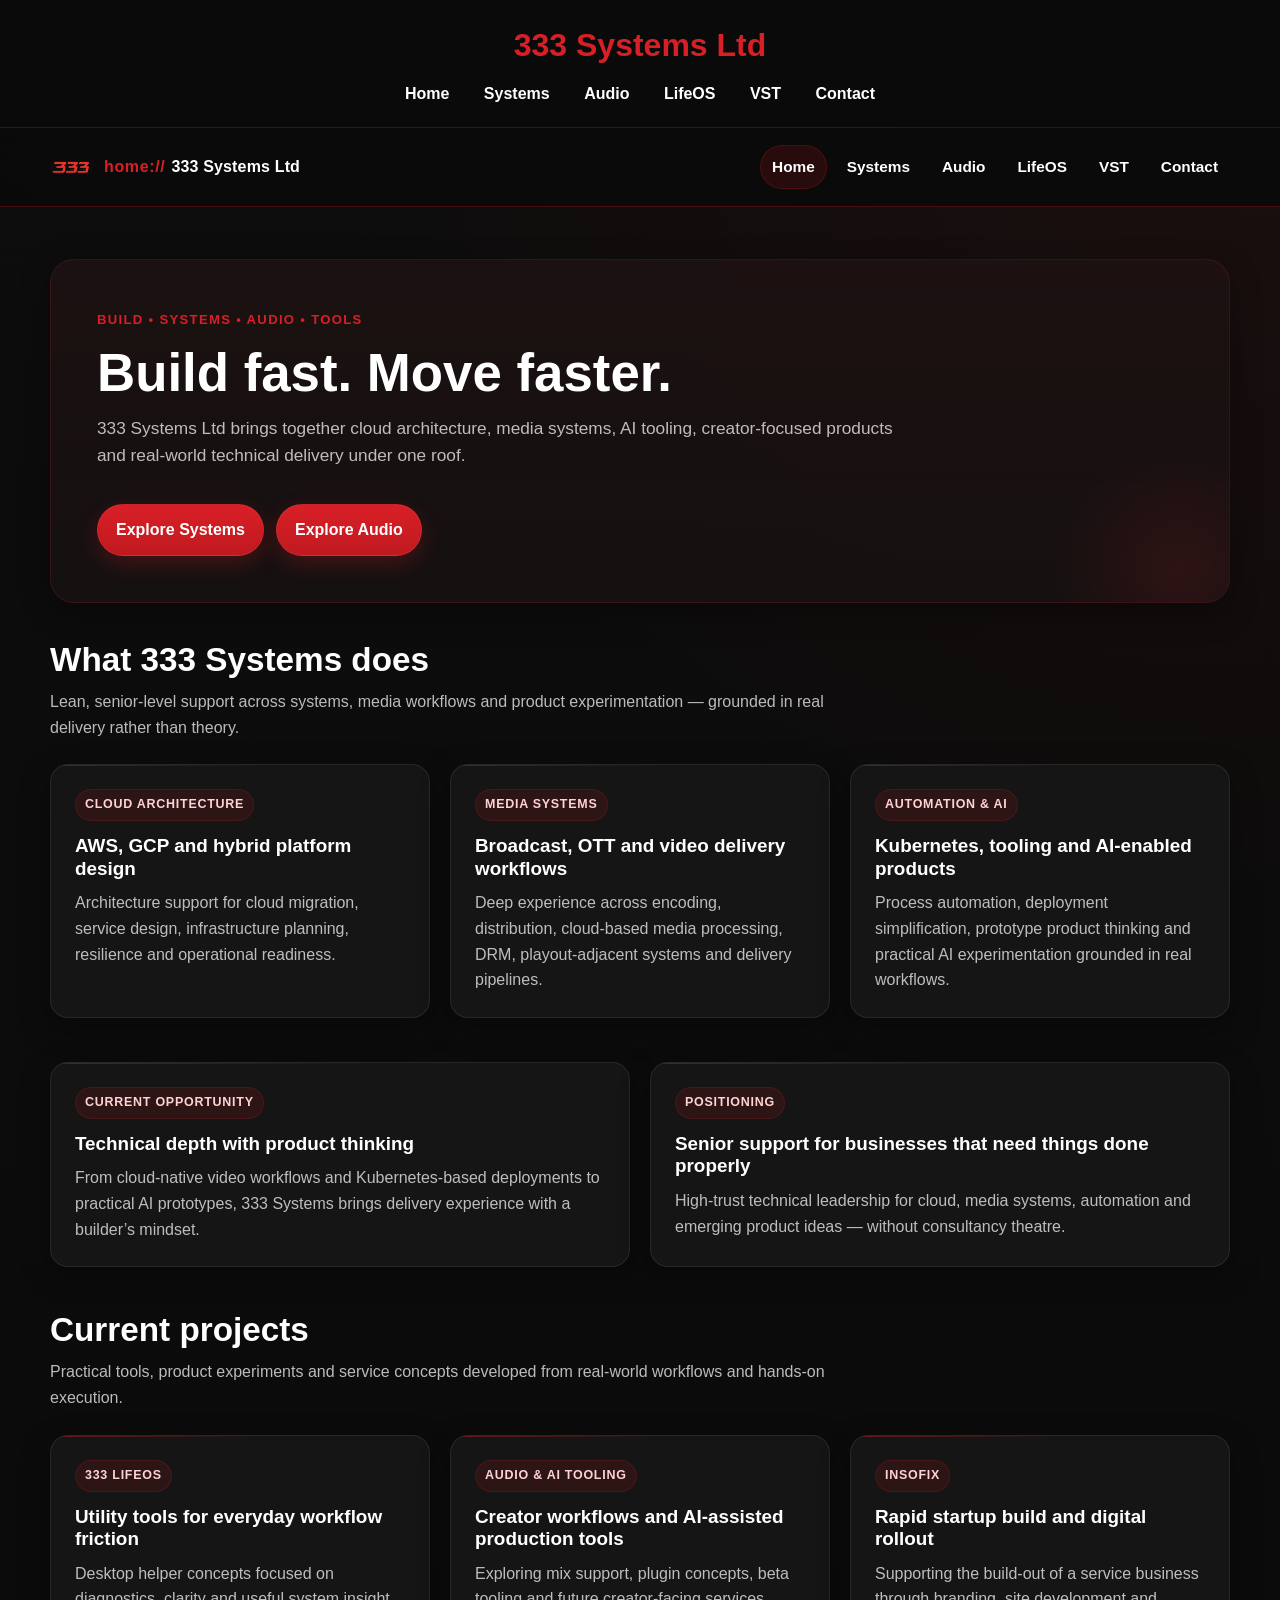
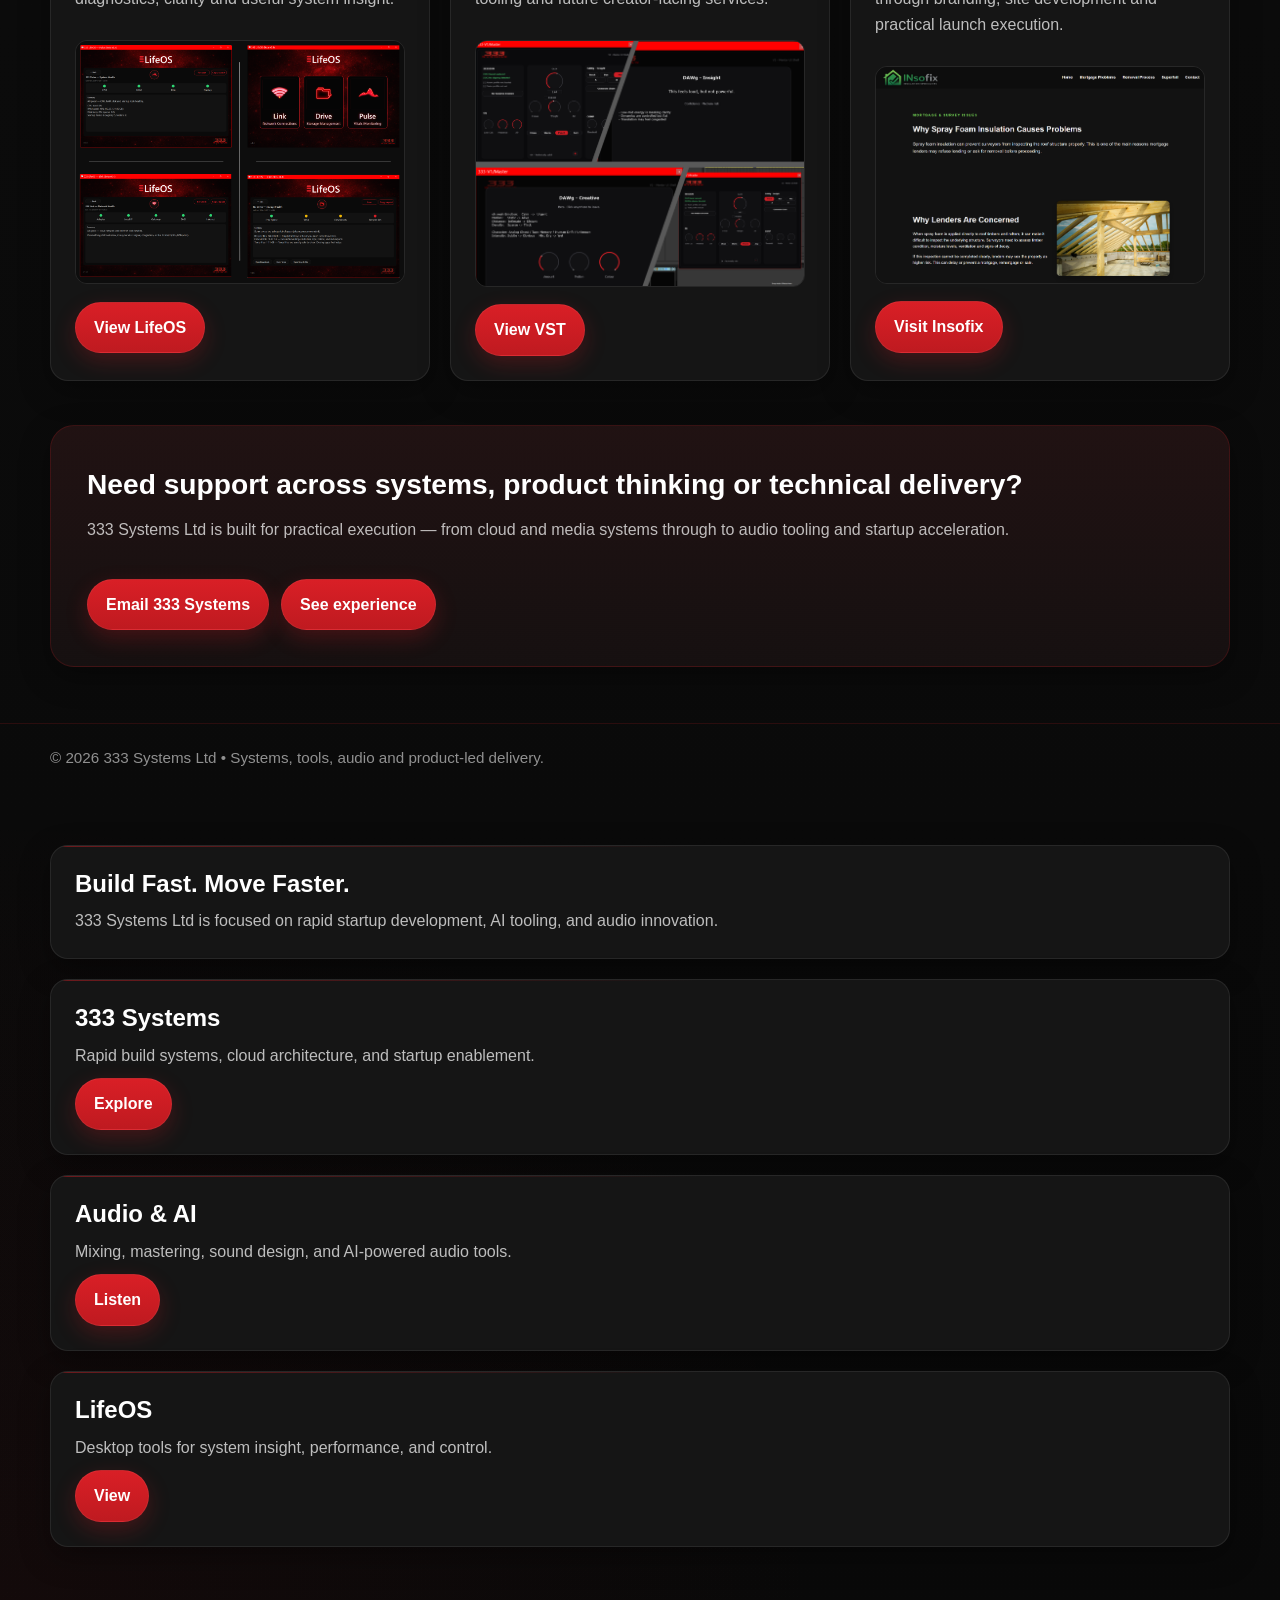
==== index.html @ 263e2ee6 "Update index.html with main content sections Added main content sections including hero, services, a" ====
<!DOCTYPE html>
<html>
<head>
    <title>333 Systems Ltd</title>
    <link rel="stylesheet" href="style.css">
</head>
<body>

<header>
    <h1>333 Systems Ltd</h1>
    <nav>
        <a href="index.html">Home</a>
        <a href="systems.html">Systems</a>
        <a href="audio.html">Audio</a>
        <a href="lifeos.html">LifeOS</a>
        <a href="vst.html">VST</a>
        <a href="contact.html">Contact</a>
    </nav>
</header><!DOCTYPE html>
<html lang="en">
<head>
  <meta charset="UTF-8" />
  <meta name="viewport" content="width=device-width, initial-scale=1.0" />
  <title>333 Systems Ltd</title>
  <link rel="stylesheet" href="style.css" />
</head>
<body>

<header class="topbar">
  <div class="wrap topbar-inner">
    <div class="brand">
      <img src="images/333-logo.png" class="brand-mark" alt="333 Systems logo">
      <div class="brand-text"><span class="mono">home://</span>333 Systems Ltd</div>
    </div>
    <nav class="nav">
      <a href="index.html" class="active">Home</a>
      <a href="systems.html">Systems</a>
      <a href="audio.html">Audio</a>
      <a href="lifeos.html">LifeOS</a>
      <a href="vst.html">VST</a>
      <a href="contact.html">Contact</a>
    </nav>
  </div>
</header>

<main>

  <section class="hero">
    <div class="wrap">
      <div class="hero-panel">
        <div class="eyebrow">Build • Systems • Audio • Tools</div>
        <h1>Build fast. Move faster.</h1>
        <p>
          333 Systems Ltd brings together cloud architecture, media systems, AI tooling,
          creator-focused products and real-world technical delivery under one roof.
        </p>
        <div class="hero-actions">
          <a class="button" href="systems.html">Explore Systems</a>
          <a class="button" href="audio.html">Explore Audio</a>
        </div>
      </div>
    </div>
  </section>

  <section class="section">
    <div class="wrap">
      <h2 class="section-title">What 333 Systems does</h2>
      <p class="section-intro">
        Lean, senior-level support across systems, media workflows and product experimentation —
        grounded in real delivery rather than theory.
      </p>

      <div class="grid grid-3">
        <div class="card">
          <div class="pill">Cloud Architecture</div>
          <h3>AWS, GCP and hybrid platform design</h3>
          <p>
            Architecture support for cloud migration, service design, infrastructure planning,
            resilience and operational readiness.
          </p>
        </div>

        <div class="card">
          <div class="pill">Media Systems</div>
          <h3>Broadcast, OTT and video delivery workflows</h3>
          <p>
            Deep experience across encoding, distribution, cloud-based media processing,
            DRM, playout-adjacent systems and delivery pipelines.
          </p>
        </div>

        <div class="card">
          <div class="pill">Automation &amp; AI</div>
          <h3>Kubernetes, tooling and AI-enabled products</h3>
          <p>
            Process automation, deployment simplification, prototype product thinking and
            practical AI experimentation grounded in real workflows.
          </p>
        </div>
      </div>
    </div>
  </section>

  <section class="section">
    <div class="wrap grid grid-2">
      <div class="card">
        <div class="pill">Current opportunity</div>
        <h3>Technical depth with product thinking</h3>
        <p>
          From cloud-native video workflows and Kubernetes-based deployments to practical AI
          prototypes, 333 Systems brings delivery experience with a builder’s mindset.
        </p>
      </div>

      <div class="card">
        <div class="pill">Positioning</div>
        <h3>Senior support for businesses that need things done properly</h3>
        <p>
          High-trust technical leadership for cloud, media systems, automation and emerging
          product ideas — without consultancy theatre.
        </p>
      </div>
    </div>
  </section>

  <section class="section">
    <div class="wrap">
      <h2 class="section-title">Current projects</h2>
      <p class="section-intro">
        Practical tools, product experiments and service concepts developed from real-world
        workflows and hands-on execution.
      </p>

      <div class="grid grid-3">
        <div class="card">
          <div class="pill">333 LifeOS</div>
          <h3>Utility tools for everyday workflow friction</h3>
          <p>
            Desktop helper concepts focused on diagnostics, clarity and useful system insight.
          </p>
          <p>
            <img src="images/LifeOSx4.png" alt="LifeOS preview" style="width:100%; margin-top:16px; border-radius:12px; border:1px solid rgba(255,255,255,0.08);">
          </p>
          <a class="button" href="lifeos.html">View LifeOS</a>
        </div>

        <div class="card">
          <div class="pill">Audio &amp; AI Tooling</div>
          <h3>Creator workflows and AI-assisted production tools</h3>
          <p>
            Exploring mix support, plugin concepts, beta tooling and future creator-facing services.
          </p>
          <p>
            <img src="images/333-VST.png" alt="VST preview" style="width:100%; margin-top:16px; border-radius:12px; border:1px solid rgba(255,255,255,0.08);">
          </p>
          <a class="button" href="vst.html">View VST</a>
        </div>

        <div class="card">
          <div class="pill">Insofix</div>
          <h3>Rapid startup build and digital rollout</h3>
          <p>
            Supporting the build-out of a service business through branding, site development
            and practical launch execution.
          </p>
          <p>
            <img src="images/insofix-site-screenshot.png" alt="Insofix site preview" style="width:100%; margin-top:16px; border-radius:12px; border:1px solid rgba(255,255,255,0.08);">
          </p>
          <a class="button" href="https://insofixltd.co.uk" target="_blank" rel="noreferrer">Visit Insofix</a>
        </div>
      </div>
    </div>
  </section>

  <section class="section">
    <div class="wrap">
      <div class="cta">
        <h3>Need support across systems, product thinking or technical delivery?</h3>
        <p>
          333 Systems Ltd is built for practical execution — from cloud and media systems
          through to audio tooling and startup acceleration.
        </p>
        <div class="hero-actions">
          <a class="button" href="contact.html">Email 333 Systems</a>
          <a class="button" href="systems.html">See experience</a>
        </div>
      </div>
    </div>
  </section>

</main>

<footer>
  <div class="wrap">© 2026 333 Systems Ltd • Systems, tools, audio and product-led delivery.</div>
</footer>

</body>
</html>

<div class="container">

    <div class="card">
        <h2>Build Fast. Move Faster.</h2>
        <p>333 Systems Ltd is focused on rapid startup development, AI tooling, and audio innovation.</p>
    </div>

    <div class="card">
        <h2>333 Systems</h2>
        <p>Rapid build systems, cloud architecture, and startup enablement.</p>
        <a class="button" href="systems.html">Explore</a>
    </div>

    <div class="card">
        <h2>Audio & AI</h2>
        <p>Mixing, mastering, sound design, and AI-powered audio tools.</p>
        <a class="button" href="audio.html">Listen</a>
    </div>

    <div class="card">
        <h2>LifeOS</h2>
        <p>Desktop tools for system insight, performance, and control.</p>
        <a class="button" href="lifeos.html">View</a>
    </div>

</div>

</body>
</html>
---- style.css ----
:root {
    --bg: #0A0A0A;
    --bg-soft: #121212;
    --panel: rgba(18, 18, 18, 0.88);
    --panel-strong: rgba(22, 22, 22, 0.96);
    --border: rgba(217, 31, 38, 0.18);
    --border-soft: rgba(255, 255, 255, 0.08);
    --text: #ffffff;
    --muted: rgba(255, 255, 255, 0.72);
    --muted-soft: rgba(255, 255, 255, 0.55);
    --red: #D91F26;
    --red-dark: #b8171c;
    --red-glow: rgba(217, 31, 38, 0.18);
    --max-width: 1180px;
    --radius: 18px;
    --radius-sm: 12px;
    --shadow: 0 10px 30px rgba(0, 0, 0, 0.35);
}

* {
    box-sizing: border-box;
}

html {
    scroll-behavior: smooth;
}

body {
    margin: 0;
    font-family: Arial, sans-serif;
    background:
        radial-gradient(circle at top right, rgba(217, 31, 38, 0.08), transparent 28%),
        radial-gradient(circle at bottom left, rgba(217, 31, 38, 0.05), transparent 24%),
        linear-gradient(180deg, #0d0d0d 0%, #090909 100%);
    color: var(--text);
    line-height: 1.6;
}

/* Shared layout */
.wrap,
.container {
    width: min(var(--max-width), calc(100% - 40px));
    margin: 0 auto;
}

.container {
    padding: 40px 0 64px;
}

main {
    display: block;
}

section {
    position: relative;
}

.section {
    padding: 16px 0 28px;
}

.section-title {
    margin: 0 0 10px;
    font-size: clamp(1.65rem, 2.6vw, 2.2rem);
    line-height: 1.15;
    color: var(--text);
}

.section-intro {
    margin: 0 0 24px;
    max-width: 820px;
    color: var(--muted);
    font-size: 1rem;
}

/* Legacy header support */
header {
    background: rgba(10, 10, 10, 0.92);
    padding: 20px;
    text-align: center;
    border-bottom: 1px solid rgba(217, 31, 38, 0.28);
    backdrop-filter: blur(8px);
}

header h1 {
    margin: 0;
    color: var(--red);
}

nav {
    margin-top: 10px;
}

nav a {
    color: #ffffff;
    margin: 0 15px;
    text-decoration: none;
    font-weight: bold;
}

nav a:hover {
    color: var(--red);
}

/* New richer topbar */
.topbar {
    position: sticky;
    top: 0;
    z-index: 1000;
    background: rgba(10, 10, 10, 0.92);
    border-bottom: 1px solid rgba(217, 31, 38, 0.28);
    backdrop-filter: blur(10px);
    padding: 0;
    text-align: left;
}

.topbar-inner {
    min-height: 78px;
    display: flex;
    align-items: center;
    justify-content: space-between;
    gap: 24px;
    padding: 14px 0;
}

.brand {
    display: flex;
    align-items: center;
    gap: 12px;
    min-width: 0;
}

.brand-mark {
    width: 42px;
    height: 42px;
    object-fit: contain;
    display: block;
}

.brand-text {
    font-size: 1rem;
    font-weight: 700;
    letter-spacing: 0.01em;
    white-space: nowrap;
}

.mono {
    color: var(--red);
    margin-right: 6px;
    font-weight: 700;
    letter-spacing: 0.04em;
}

.nav {
    display: flex;
    align-items: center;
    flex-wrap: wrap;
    gap: 6px 8px;
    margin-top: 0;
}

.nav a {
    margin: 0;
    color: var(--text);
    text-decoration: none;
    font-weight: 700;
    font-size: 0.96rem;
    padding: 10px 12px;
    border-radius: 999px;
    transition: all 0.18s ease;
}

.nav a:hover,
.nav a.active {
    color: var(--text);
    background: rgba(217, 31, 38, 0.14);
    box-shadow: inset 0 0 0 1px rgba(217, 31, 38, 0.2);
}

/* Hero */
.hero {
    padding: 52px 0 22px;
}

.hero-panel {
    background:
        linear-gradient(180deg, rgba(217, 31, 38, 0.06), rgba(217, 31, 38, 0.02)),
        var(--panel);
    border: 1px solid var(--border);
    border-radius: 24px;
    padding: clamp(28px, 4vw, 46px);
    box-shadow: var(--shadow);
    position: relative;
    overflow: hidden;
}

.hero-panel::after {
    content: "";
    position: absolute;
    inset: auto -80px -100px auto;
    width: 260px;
    height: 260px;
    background: radial-gradient(circle, rgba(217, 31, 38, 0.12), transparent 68%);
    pointer-events: none;
}

.eyebrow {
    display: inline-block;
    margin-bottom: 14px;
    color: var(--red);
    font-size: 0.82rem;
    font-weight: 700;
    letter-spacing: 0.1em;
    text-transform: uppercase;
}

.hero h1,
.hero-panel h1 {
    margin: 0 0 14px;
    font-size: clamp(2rem, 4.2vw, 3.3rem);
    line-height: 1.08;
    max-width: 900px;
}

.hero p,
.hero-panel p {
    margin: 0;
    max-width: 820px;
    color: var(--muted);
    font-size: clamp(1rem, 1.6vw, 1.08rem);
}

.hero-actions {
    display: flex;
    flex-wrap: wrap;
    gap: 12px;
    margin-top: 24px;
}

/* Grid system */
.grid {
    display: grid;
    gap: 20px;
}

.grid-2 {
    grid-template-columns: repeat(2, minmax(0, 1fr));
}

.grid-3 {
    grid-template-columns: repeat(3, minmax(0, 1fr));
}

/* Cards */
.card {
    background: var(--panel-strong);
    padding: 24px;
    margin-bottom: 20px;
    border-radius: var(--radius);
    border: 1px solid var(--border-soft);
    box-shadow: var(--shadow);
    position: relative;
    overflow: hidden;
}

.grid .card {
    margin-bottom: 0;
}

.card::before {
    content: "";
    position: absolute;
    inset: 0 0 auto 0;
    height: 1px;
    background: linear-gradient(90deg, rgba(217, 31, 38, 0.45), transparent 55%);
}

.card h2,
.card h3 {
    margin-top: 0;
    line-height: 1.2;
}

.card h2 {
    margin-bottom: 10px;
    font-size: 1.5rem;
}

.card h3 {
    margin-bottom: 10px;
    font-size: 1.18rem;
}

.card p {
    margin: 0;
    color: var(--muted);
}

.card p + p {
    margin-top: 12px;
}

.pill {
    display: inline-flex;
    align-items: center;
    padding: 6px 10px;
    margin-bottom: 14px;
    border-radius: 999px;
    background: rgba(217, 31, 38, 0.12);
    color: #ffd2d4;
    font-size: 0.78rem;
    font-weight: 700;
    letter-spacing: 0.06em;
    text-transform: uppercase;
    box-shadow: inset 0 0 0 1px rgba(217, 31, 38, 0.16);
}

/* Buttons */
.button {
    display: inline-flex;
    align-items: center;
    justify-content: center;
    padding: 12px 18px;
    background: linear-gradient(180deg, var(--red), #bf1a20);
    color: #fff;
    text-decoration: none;
    border-radius: 999px;
    margin-top: 10px;
    font-weight: 700;
    border: 1px solid rgba(255, 255, 255, 0.06);
    box-shadow: 0 8px 22px rgba(217, 31, 38, 0.24);
    transition: transform 0.16s ease, box-shadow 0.16s ease, background 0.16s ease;
}

.button:hover {
    background: linear-gradient(180deg, #e3252d, var(--red-dark));
    transform: translateY(-1px);
    box-shadow: 0 10px 28px rgba(217, 31, 38, 0.3);
}

/* CTA */
.cta {
    background:
        linear-gradient(180deg, rgba(217, 31, 38, 0.08), rgba(217, 31, 38, 0.03)),
        rgba(18, 18, 18, 0.9);
    border: 1px solid var(--border);
    border-radius: 24px;
    padding: clamp(24px, 3.2vw, 36px);
    box-shadow: var(--shadow);
}

.cta h3 {
    margin: 0 0 10px;
    font-size: clamp(1.4rem, 2.2vw, 2rem);
}

.cta p {
    margin: 0;
    color: var(--muted);
}

.cta .hero-actions,
.cta .button {
    margin-top: 18px;
}

/* Lists */
ul,
ol {
    padding-left: 20px;
    color: var(--muted);
}

li + li {
    margin-top: 8px;
}

.list {
    margin: 10px 0 0;
    padding-left: 20px;
    color: var(--muted);
}

/* Footer */
footer {
    border-top: 1px solid rgba(217, 31, 38, 0.16);
    margin-top: 28px;
    padding: 22px 0 34px;
    color: var(--muted-soft);
    font-size: 0.95rem;
}

footer .wrap {
    width: min(var(--max-width), calc(100% - 40px));
    margin: 0 auto;
}

/* Utility tweaks for simpler pages */
.container .card h2:first-child,
.container .card h3:first-child {
    margin-top: 0;
}

/* Responsive */
@media (max-width: 980px) {
    .topbar-inner {
        flex-direction: column;
        align-items: flex-start;
    }

    .nav {
        width: 100%;
    }

    .grid-2,
    .grid-3 {
        grid-template-columns: 1fr;
    }

    .hero {
        padding-top: 34px;
    }
}

@media (max-width: 640px) {
    .wrap,
    .container,
    footer .wrap {
        width: min(var(--max-width), calc(100% - 24px));
    }

    .hero-panel,
    .cta,
    .card {
        border-radius: 18px;
    }

    .brand-text {
        white-space: normal;
    }

    .nav a {
        padding: 9px 10px;
        font-size: 0.92rem;
    }

    .button {
        width: 100%;
    }

    .hero-actions {
        flex-direction: column;
    }
}
---- style.css ----
:root {
    --bg: #0A0A0A;
    --bg-soft: #121212;
    --panel: rgba(18, 18, 18, 0.88);
    --panel-strong: rgba(22, 22, 22, 0.96);
    --border: rgba(217, 31, 38, 0.18);
    --border-soft: rgba(255, 255, 255, 0.08);
    --text: #ffffff;
    --muted: rgba(255, 255, 255, 0.72);
    --muted-soft: rgba(255, 255, 255, 0.55);
    --red: #D91F26;
    --red-dark: #b8171c;
    --red-glow: rgba(217, 31, 38, 0.18);
    --max-width: 1180px;
    --radius: 18px;
    --radius-sm: 12px;
    --shadow: 0 10px 30px rgba(0, 0, 0, 0.35);
}

* {
    box-sizing: border-box;
}

html {
    scroll-behavior: smooth;
}

body {
    margin: 0;
    font-family: Arial, sans-serif;
    background:
        radial-gradient(circle at top right, rgba(217, 31, 38, 0.08), transparent 28%),
        radial-gradient(circle at bottom left, rgba(217, 31, 38, 0.05), transparent 24%),
        linear-gradient(180deg, #0d0d0d 0%, #090909 100%);
    color: var(--text);
    line-height: 1.6;
}

/* Shared layout */
.wrap,
.container {
    width: min(var(--max-width), calc(100% - 40px));
    margin: 0 auto;
}

.container {
    padding: 40px 0 64px;
}

main {
    display: block;
}

section {
    position: relative;
}

.section {
    padding: 16px 0 28px;
}

.section-title {
    margin: 0 0 10px;
    font-size: clamp(1.65rem, 2.6vw, 2.2rem);
    line-height: 1.15;
    color: var(--text);
}

.section-intro {
    margin: 0 0 24px;
    max-width: 820px;
    color: var(--muted);
    font-size: 1rem;
}

/* Legacy header support */
header {
    background: rgba(10, 10, 10, 0.92);
    padding: 20px;
    text-align: center;
    border-bottom: 1px solid rgba(217, 31, 38, 0.28);
    backdrop-filter: blur(8px);
}

header h1 {
    margin: 0;
    color: var(--red);
}

nav {
    margin-top: 10px;
}

nav a {
    color: #ffffff;
    margin: 0 15px;
    text-decoration: none;
    font-weight: bold;
}

nav a:hover {
    color: var(--red);
}

/* New richer topbar */
.topbar {
    position: sticky;
    top: 0;
    z-index: 1000;
    background: rgba(10, 10, 10, 0.92);
    border-bottom: 1px solid rgba(217, 31, 38, 0.28);
    backdrop-filter: blur(10px);
    padding: 0;
    text-align: left;
}

.topbar-inner {
    min-height: 78px;
    display: flex;
    align-items: center;
    justify-content: space-between;
    gap: 24px;
    padding: 14px 0;
}

.brand {
    display: flex;
    align-items: center;
    gap: 12px;
    min-width: 0;
}

.brand-mark {
    width: 42px;
    height: 42px;
    object-fit: contain;
    display: block;
}

.brand-text {
    font-size: 1rem;
    font-weight: 700;
    letter-spacing: 0.01em;
    white-space: nowrap;
}

.mono {
    color: var(--red);
    margin-right: 6px;
    font-weight: 700;
    letter-spacing: 0.04em;
}

.nav {
    display: flex;
    align-items: center;
    flex-wrap: wrap;
    gap: 6px 8px;
    margin-top: 0;
}

.nav a {
    margin: 0;
    color: var(--text);
    text-decoration: none;
    font-weight: 700;
    font-size: 0.96rem;
    padding: 10px 12px;
    border-radius: 999px;
    transition: all 0.18s ease;
}

.nav a:hover,
.nav a.active {
    color: var(--text);
    background: rgba(217, 31, 38, 0.14);
    box-shadow: inset 0 0 0 1px rgba(217, 31, 38, 0.2);
}

/* Hero */
.hero {
    padding: 52px 0 22px;
}

.hero-panel {
    background:
        linear-gradient(180deg, rgba(217, 31, 38, 0.06), rgba(217, 31, 38, 0.02)),
        var(--panel);
    border: 1px solid var(--border);
    border-radius: 24px;
    padding: clamp(28px, 4vw, 46px);
    box-shadow: var(--shadow);
    position: relative;
    overflow: hidden;
}

.hero-panel::after {
    content: "";
    position: absolute;
    inset: auto -80px -100px auto;
    width: 260px;
    height: 260px;
    background: radial-gradient(circle, rgba(217, 31, 38, 0.12), transparent 68%);
    pointer-events: none;
}

.eyebrow {
    display: inline-block;
    margin-bottom: 14px;
    color: var(--red);
    font-size: 0.82rem;
    font-weight: 700;
    letter-spacing: 0.1em;
    text-transform: uppercase;
}

.hero h1,
.hero-panel h1 {
    margin: 0 0 14px;
    font-size: clamp(2rem, 4.2vw, 3.3rem);
    line-height: 1.08;
    max-width: 900px;
}

.hero p,
.hero-panel p {
    margin: 0;
    max-width: 820px;
    color: var(--muted);
    font-size: clamp(1rem, 1.6vw, 1.08rem);
}

.hero-actions {
    display: flex;
    flex-wrap: wrap;
    gap: 12px;
    margin-top: 24px;
}

/* Grid system */
.grid {
    display: grid;
    gap: 20px;
}

.grid-2 {
    grid-template-columns: repeat(2, minmax(0, 1fr));
}

.grid-3 {
    grid-template-columns: repeat(3, minmax(0, 1fr));
}

/* Cards */
.card {
    background: var(--panel-strong);
    padding: 24px;
    margin-bottom: 20px;
    border-radius: var(--radius);
    border: 1px solid var(--border-soft);
    box-shadow: var(--shadow);
    position: relative;
    overflow: hidden;
}

.grid .card {
    margin-bottom: 0;
}

.card::before {
    content: "";
    position: absolute;
    inset: 0 0 auto 0;
    height: 1px;
    background: linear-gradient(90deg, rgba(217, 31, 38, 0.45), transparent 55%);
}

.card h2,
.card h3 {
    margin-top: 0;
    line-height: 1.2;
}

.card h2 {
    margin-bottom: 10px;
    font-size: 1.5rem;
}

.card h3 {
    margin-bottom: 10px;
    font-size: 1.18rem;
}

.card p {
    margin: 0;
    color: var(--muted);
}

.card p + p {
    margin-top: 12px;
}

.pill {
    display: inline-flex;
    align-items: center;
    padding: 6px 10px;
    margin-bottom: 14px;
    border-radius: 999px;
    background: rgba(217, 31, 38, 0.12);
    color: #ffd2d4;
    font-size: 0.78rem;
    font-weight: 700;
    letter-spacing: 0.06em;
    text-transform: uppercase;
    box-shadow: inset 0 0 0 1px rgba(217, 31, 38, 0.16);
}

/* Buttons */
.button {
    display: inline-flex;
    align-items: center;
    justify-content: center;
    padding: 12px 18px;
    background: linear-gradient(180deg, var(--red), #bf1a20);
    color: #fff;
    text-decoration: none;
    border-radius: 999px;
    margin-top: 10px;
    font-weight: 700;
    border: 1px solid rgba(255, 255, 255, 0.06);
    box-shadow: 0 8px 22px rgba(217, 31, 38, 0.24);
    transition: transform 0.16s ease, box-shadow 0.16s ease, background 0.16s ease;
}

.button:hover {
    background: linear-gradient(180deg, #e3252d, var(--red-dark));
    transform: translateY(-1px);
    box-shadow: 0 10px 28px rgba(217, 31, 38, 0.3);
}

/* CTA */
.cta {
    background:
        linear-gradient(180deg, rgba(217, 31, 38, 0.08), rgba(217, 31, 38, 0.03)),
        rgba(18, 18, 18, 0.9);
    border: 1px solid var(--border);
    border-radius: 24px;
    padding: clamp(24px, 3.2vw, 36px);
    box-shadow: var(--shadow);
}

.cta h3 {
    margin: 0 0 10px;
    font-size: clamp(1.4rem, 2.2vw, 2rem);
}

.cta p {
    margin: 0;
    color: var(--muted);
}

.cta .hero-actions,
.cta .button {
    margin-top: 18px;
}

/* Lists */
ul,
ol {
    padding-left: 20px;
    color: var(--muted);
}

li + li {
    margin-top: 8px;
}

.list {
    margin: 10px 0 0;
    padding-left: 20px;
    color: var(--muted);
}

/* Footer */
footer {
    border-top: 1px solid rgba(217, 31, 38, 0.16);
    margin-top: 28px;
    padding: 22px 0 34px;
    color: var(--muted-soft);
    font-size: 0.95rem;
}

footer .wrap {
    width: min(var(--max-width), calc(100% - 40px));
    margin: 0 auto;
}

/* Utility tweaks for simpler pages */
.container .card h2:first-child,
.container .card h3:first-child {
    margin-top: 0;
}

/* Responsive */
@media (max-width: 980px) {
    .topbar-inner {
        flex-direction: column;
        align-items: flex-start;
    }

    .nav {
        width: 100%;
    }

    .grid-2,
    .grid-3 {
        grid-template-columns: 1fr;
    }

    .hero {
        padding-top: 34px;
    }
}

@media (max-width: 640px) {
    .wrap,
    .container,
    footer .wrap {
        width: min(var(--max-width), calc(100% - 24px));
    }

    .hero-panel,
    .cta,
    .card {
        border-radius: 18px;
    }

    .brand-text {
        white-space: normal;
    }

    .nav a {
        padding: 9px 10px;
        font-size: 0.92rem;
    }

    .button {
        width: 100%;
    }

    .hero-actions {
        flex-direction: column;
    }
}
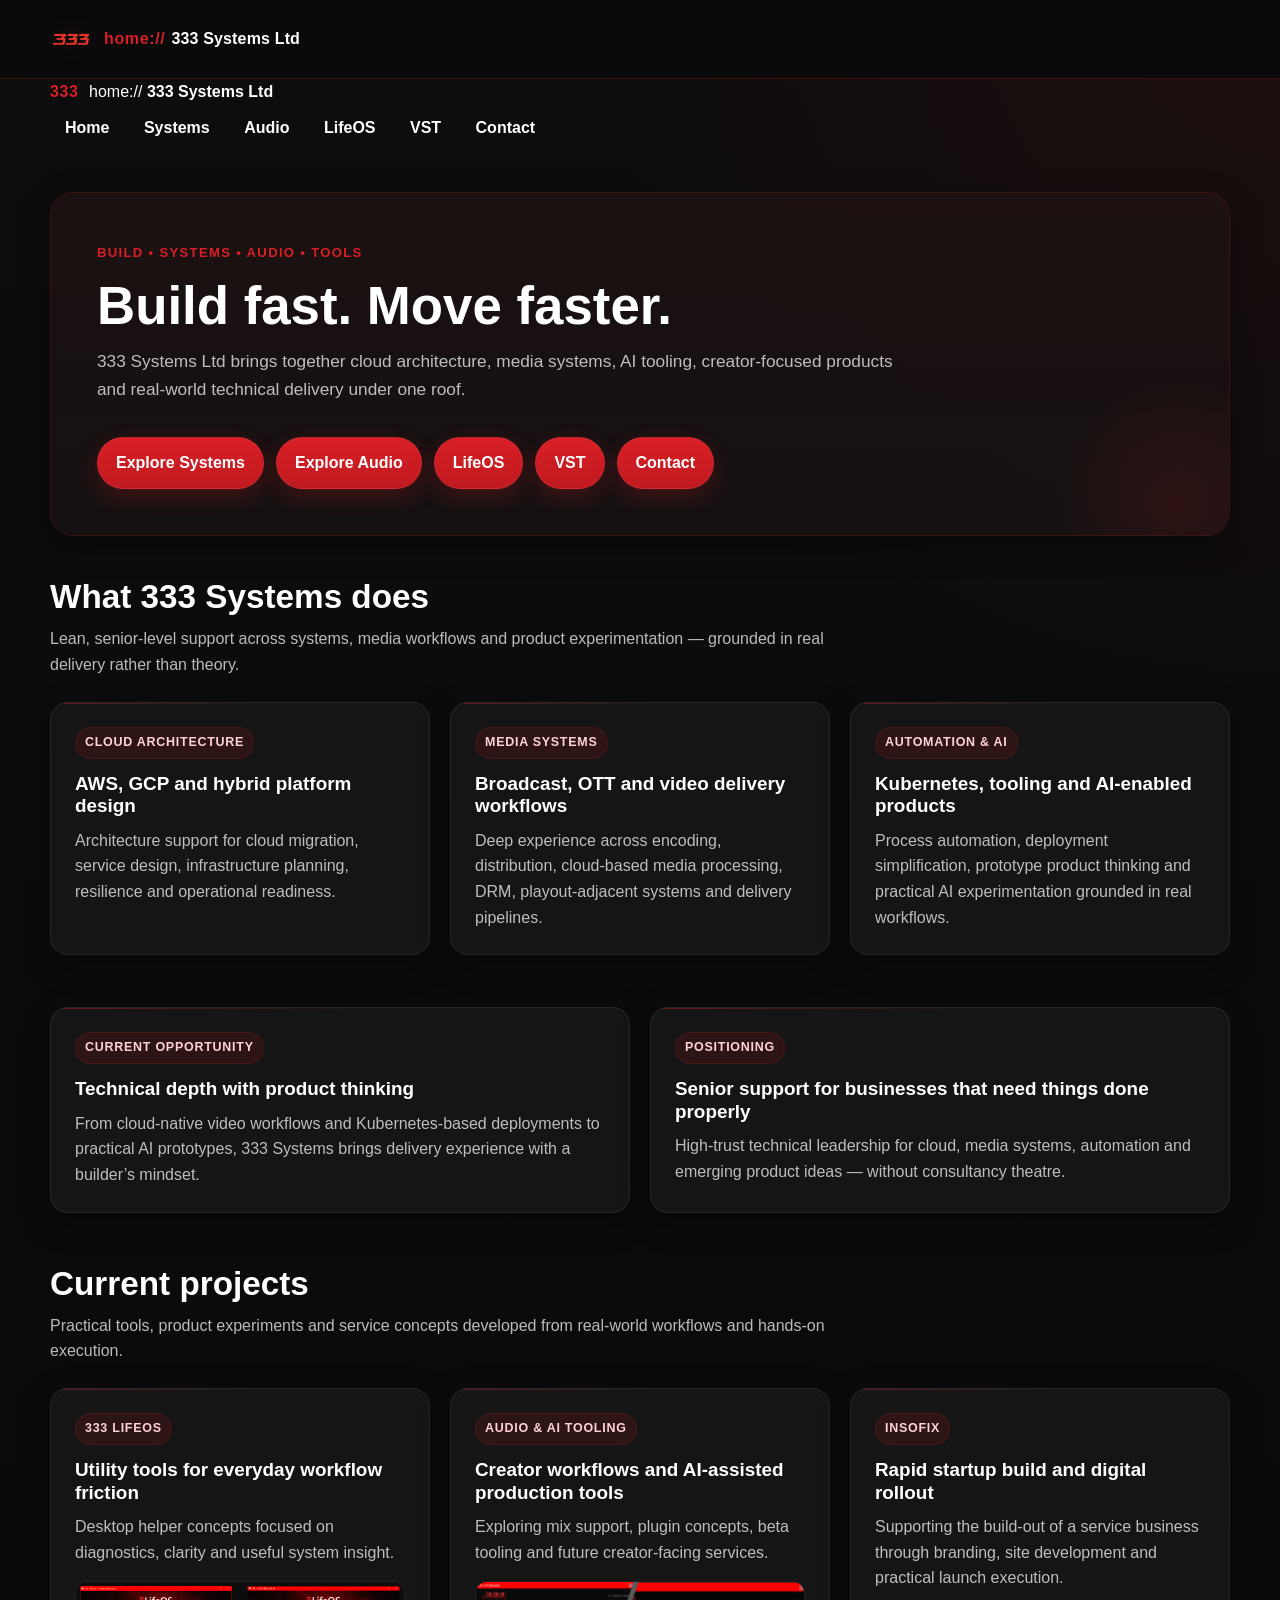
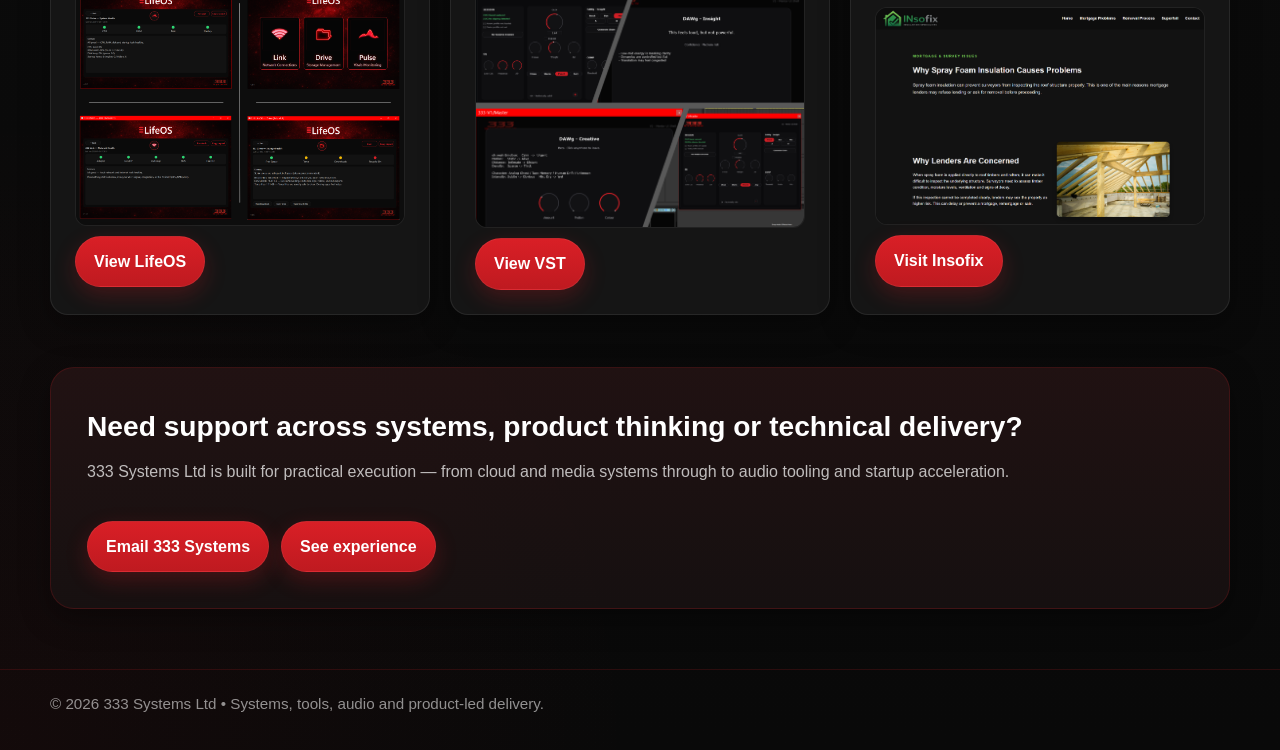
==== commit c061f1ea: "Refactor index.html layout and navigation Refactored the HTML structure, updated header and navigati" ====
--- a/index.html
+++ b/index.html
@@ -1,22 +1,4 @@
 <!DOCTYPE html>
-<html>
-<head>
-    <title>333 Systems Ltd</title>
-    <link rel="stylesheet" href="style.css">
-</head>
-<body>
-
-<header>
-    <h1>333 Systems Ltd</h1>
-    <nav>
-        <a href="index.html">Home</a>
-        <a href="systems.html">Systems</a>
-        <a href="audio.html">Audio</a>
-        <a href="lifeos.html">LifeOS</a>
-        <a href="vst.html">VST</a>
-        <a href="contact.html">Contact</a>
-    </nav>
-</header><!DOCTYPE html>
 <html lang="en">
 <head>
   <meta charset="UTF-8" />
@@ -26,13 +8,19 @@
 </head>
 <body>
 
-<header class="topbar">
+<header class="topbar brand-only">
   <div class="wrap topbar-inner">
     <div class="brand">
       <img src="images/333-logo.png" class="brand-mark" alt="333 Systems logo">
       <div class="brand-text"><span class="mono">home://</span>333 Systems Ltd</div>
     </div>
-    <nav class="nav">
+  </div>
+</header>
+
+<div class="subnav-bar">
+  <div class="wrap subnav-inner">
+    <div class="crumbs"><span class="mono">333</span> home:// <strong>333 Systems Ltd</strong></div>
+    <nav class="subnav">
       <a href="index.html" class="active">Home</a>
       <a href="systems.html">Systems</a>
       <a href="audio.html">Audio</a>
@@ -41,7 +29,7 @@
       <a href="contact.html">Contact</a>
     </nav>
   </div>
-</header>
+</div>
 
 <main>
 
@@ -54,9 +42,13 @@
           333 Systems Ltd brings together cloud architecture, media systems, AI tooling,
           creator-focused products and real-world technical delivery under one roof.
         </p>
+
         <div class="hero-actions">
           <a class="button" href="systems.html">Explore Systems</a>
           <a class="button" href="audio.html">Explore Audio</a>
+          <a class="button button-secondary" href="lifeos.html">LifeOS</a>
+          <a class="button button-secondary" href="vst.html">VST</a>
+          <a class="button button-secondary" href="contact.html">Contact</a>
         </div>
       </div>
     </div>
@@ -139,7 +131,7 @@
             Desktop helper concepts focused on diagnostics, clarity and useful system insight.
           </p>
           <p>
-            <img src="images/LifeOSx4.png" alt="LifeOS preview" style="width:100%; margin-top:16px; border-radius:12px; border:1px solid rgba(255,255,255,0.08);">
+            <img src="images/LifeOSx4.png" alt="LifeOS preview">
           </p>
           <a class="button" href="lifeos.html">View LifeOS</a>
         </div>
@@ -151,7 +143,7 @@
             Exploring mix support, plugin concepts, beta tooling and future creator-facing services.
           </p>
           <p>
-            <img src="images/333-VST.png" alt="VST preview" style="width:100%; margin-top:16px; border-radius:12px; border:1px solid rgba(255,255,255,0.08);">
+            <img src="images/333-VST.png" alt="VST preview">
           </p>
           <a class="button" href="vst.html">View VST</a>
         </div>
@@ -164,7 +156,7 @@
             and practical launch execution.
           </p>
           <p>
-            <img src="images/insofix-site-screenshot.png" alt="Insofix site preview" style="width:100%; margin-top:16px; border-radius:12px; border:1px solid rgba(255,255,255,0.08);">
+            <img src="images/insofix-site-screenshot.png" alt="Insofix site preview">
           </p>
           <a class="button" href="https://insofixltd.co.uk" target="_blank" rel="noreferrer">Visit Insofix</a>
         </div>
@@ -196,33 +188,3 @@
 
 </body>
 </html>
-
-<div class="container">
-
-    <div class="card">
-        <h2>Build Fast. Move Faster.</h2>
-        <p>333 Systems Ltd is focused on rapid startup development, AI tooling, and audio innovation.</p>
-    </div>
-
-    <div class="card">
-        <h2>333 Systems</h2>
-        <p>Rapid build systems, cloud architecture, and startup enablement.</p>
-        <a class="button" href="systems.html">Explore</a>
-    </div>
-
-    <div class="card">
-        <h2>Audio & AI</h2>
-        <p>Mixing, mastering, sound design, and AI-powered audio tools.</p>
-        <a class="button" href="audio.html">Listen</a>
-    </div>
-
-    <div class="card">
-        <h2>LifeOS</h2>
-        <p>Desktop tools for system insight, performance, and control.</p>
-        <a class="button" href="lifeos.html">View</a>
-    </div>
-
-</div>
-
-</body>
-</html>
--- a/style.css
+++ b/style.css
@@ -56,7 +56,7 @@
 }
 
 .section {
-    padding: 16px 0 28px;
+    padding: 20px 0 32px;
 }
 
 .section-title {
@@ -135,6 +135,7 @@
     height: 42px;
     object-fit: contain;
     display: block;
+    filter: drop-shadow(0 0 10px rgba(217, 31, 38, 0.08));
 }
 
 .brand-text {
@@ -300,6 +301,17 @@
     margin-top: 12px;
 }
 
+.card img {
+    display: block;
+    width: 100%;
+    height: auto;
+    margin-top: 16px;
+    border-radius: 12px;
+    border: 1px solid rgba(255, 255, 255, 0.08);
+    background: #0f0f0f;
+}
+
+/* Pills */
 .pill {
     display: inline-flex;
     align-items: center;
@@ -395,10 +407,18 @@
     margin: 0 auto;
 }
 
-/* Utility tweaks for simpler pages */
+/* Utility tweaks */
 .container .card h2:first-child,
 .container .card h3:first-child {
     margin-top: 0;
+}
+
+a {
+    color: inherit;
+}
+
+strong {
+    color: var(--text);
 }
 
 /* Responsive */
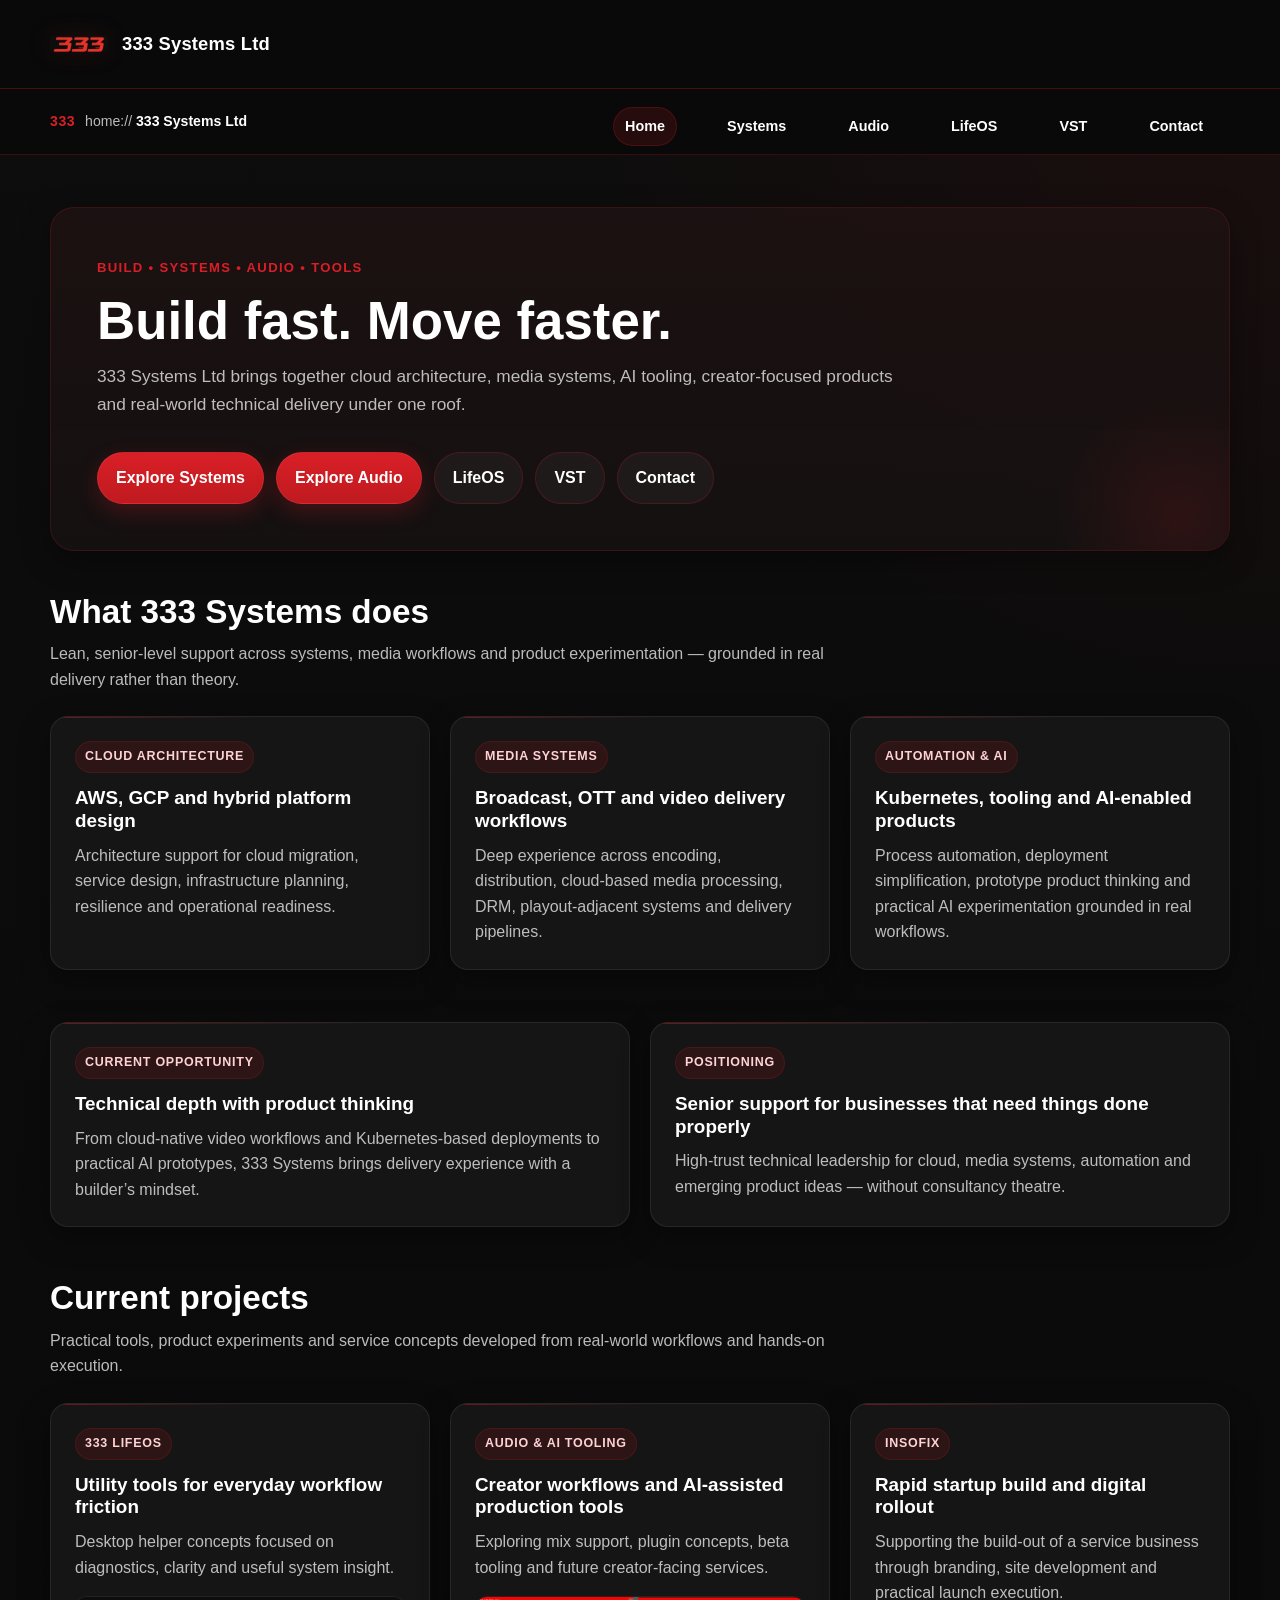
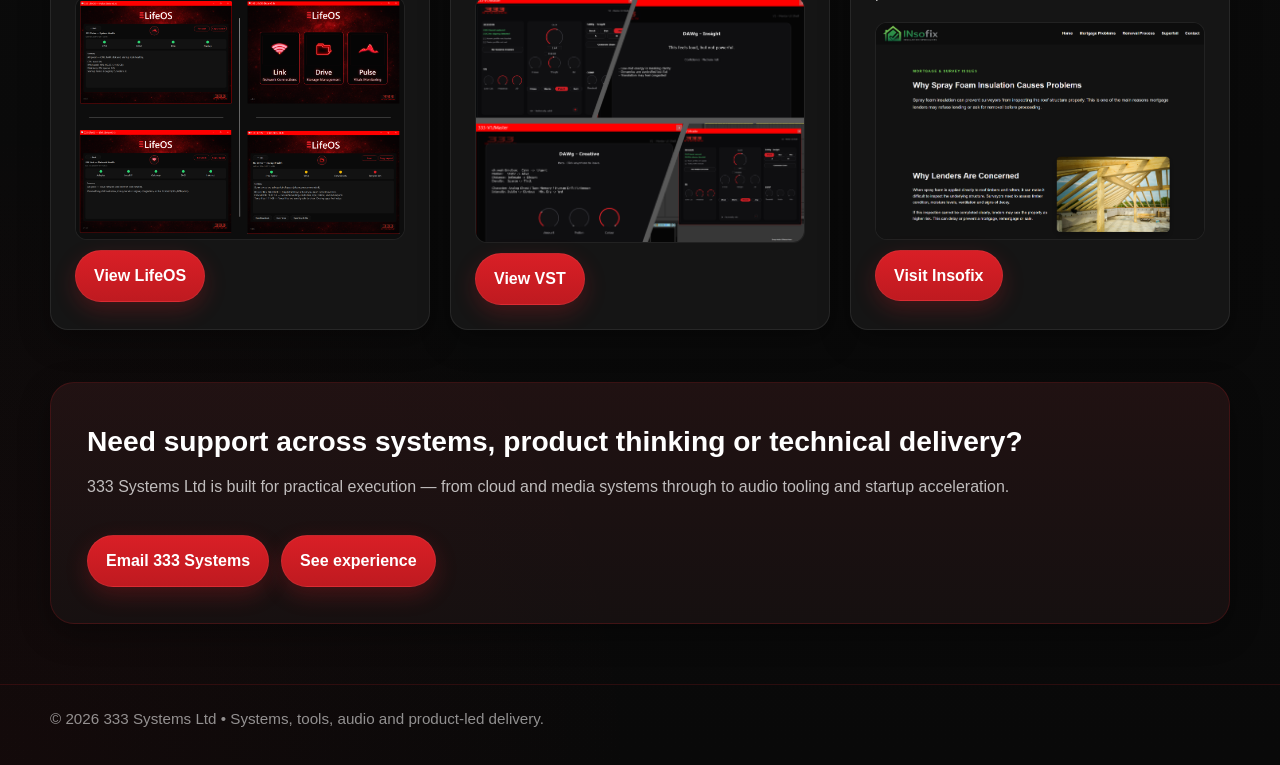
==== commit a34853d1: "Remove 'home://' from brand text" ====
--- a/index.html
+++ b/index.html
@@ -12,7 +12,7 @@
   <div class="wrap topbar-inner">
     <div class="brand">
       <img src="images/333-logo.png" class="brand-mark" alt="333 Systems logo">
-      <div class="brand-text"><span class="mono">home://</span>333 Systems Ltd</div>
+      <div class="brand-text">333 Systems Ltd</div>
     </div>
   </div>
 </header>
--- a/style.css
+++ b/style.css
@@ -102,20 +102,24 @@
     color: var(--red);
 }
 
-/* New richer topbar */
+/* Top header */
 .topbar {
     position: sticky;
     top: 0;
     z-index: 1000;
-    background: rgba(10, 10, 10, 0.92);
+    background: rgba(10, 10, 10, 0.96);
     border-bottom: 1px solid rgba(217, 31, 38, 0.28);
     backdrop-filter: blur(10px);
     padding: 0;
     text-align: left;
 }
 
+.topbar.brand-only .topbar-inner {
+    justify-content: flex-start;
+}
+
 .topbar-inner {
-    min-height: 78px;
+    min-height: 88px;
     display: flex;
     align-items: center;
     justify-content: space-between;
@@ -126,21 +130,21 @@
 .brand {
     display: flex;
     align-items: center;
-    gap: 12px;
+    gap: 14px;
     min-width: 0;
 }
 
 .brand-mark {
-    width: 42px;
-    height: 42px;
+    width: 58px;
+    height: 58px;
     object-fit: contain;
     display: block;
-    filter: drop-shadow(0 0 10px rgba(217, 31, 38, 0.08));
+    filter: drop-shadow(0 0 12px rgba(217, 31, 38, 0.12));
 }
 
 .brand-text {
-    font-size: 1rem;
-    font-weight: 700;
+    font-size: 1.15rem;
+    font-weight: 800;
     letter-spacing: 0.01em;
     white-space: nowrap;
 }
@@ -152,6 +156,7 @@
     letter-spacing: 0.04em;
 }
 
+/* Original nav (kept for compatibility on other pages if needed) */
 .nav {
     display: flex;
     align-items: center;
@@ -173,6 +178,56 @@
 
 .nav a:hover,
 .nav a.active {
+    color: var(--text);
+    background: rgba(217, 31, 38, 0.14);
+    box-shadow: inset 0 0 0 1px rgba(217, 31, 38, 0.2);
+}
+
+/* Secondary nav / breadcrumb bar */
+.subnav-bar {
+    border-bottom: 1px solid rgba(217, 31, 38, 0.22);
+    background: rgba(8, 8, 8, 0.88);
+}
+
+.subnav-inner {
+    min-height: 52px;
+    display: flex;
+    align-items: center;
+    justify-content: space-between;
+    gap: 18px;
+    padding: 8px 0;
+}
+
+.crumbs {
+    color: var(--muted);
+    font-size: 0.88rem;
+    white-space: nowrap;
+}
+
+.crumbs strong {
+    color: var(--text);
+    font-weight: 700;
+}
+
+.subnav {
+    display: flex;
+    align-items: center;
+    flex-wrap: wrap;
+    gap: 6px 8px;
+}
+
+.subnav a {
+    color: var(--text);
+    text-decoration: none;
+    font-weight: 700;
+    font-size: 0.9rem;
+    padding: 8px 12px;
+    border-radius: 999px;
+    transition: all 0.18s ease;
+}
+
+.subnav a:hover,
+.subnav a.active {
     color: var(--text);
     background: rgba(217, 31, 38, 0.14);
     box-shadow: inset 0 0 0 1px rgba(217, 31, 38, 0.2);
@@ -350,6 +405,18 @@
     box-shadow: 0 10px 28px rgba(217, 31, 38, 0.3);
 }
 
+.button-secondary {
+    background: rgba(255, 255, 255, 0.04);
+    border: 1px solid rgba(217, 31, 38, 0.22);
+    box-shadow: none;
+}
+
+.button-secondary:hover {
+    background: rgba(217, 31, 38, 0.12);
+    box-shadow: inset 0 0 0 1px rgba(217, 31, 38, 0.16);
+    transform: translateY(-1px);
+}
+
 /* CTA */
 .cta {
     background:
@@ -423,13 +490,19 @@
 
 /* Responsive */
 @media (max-width: 980px) {
-    .topbar-inner {
+    .topbar-inner,
+    .subnav-inner {
         flex-direction: column;
         align-items: flex-start;
     }
 
-    .nav {
+    .nav,
+    .subnav {
         width: 100%;
+    }
+
+    .crumbs {
+        white-space: normal;
     }
 
     .grid-2,
@@ -459,7 +532,8 @@
         white-space: normal;
     }
 
-    .nav a {
+    .nav a,
+    .subnav a {
         padding: 9px 10px;
         font-size: 0.92rem;
     }
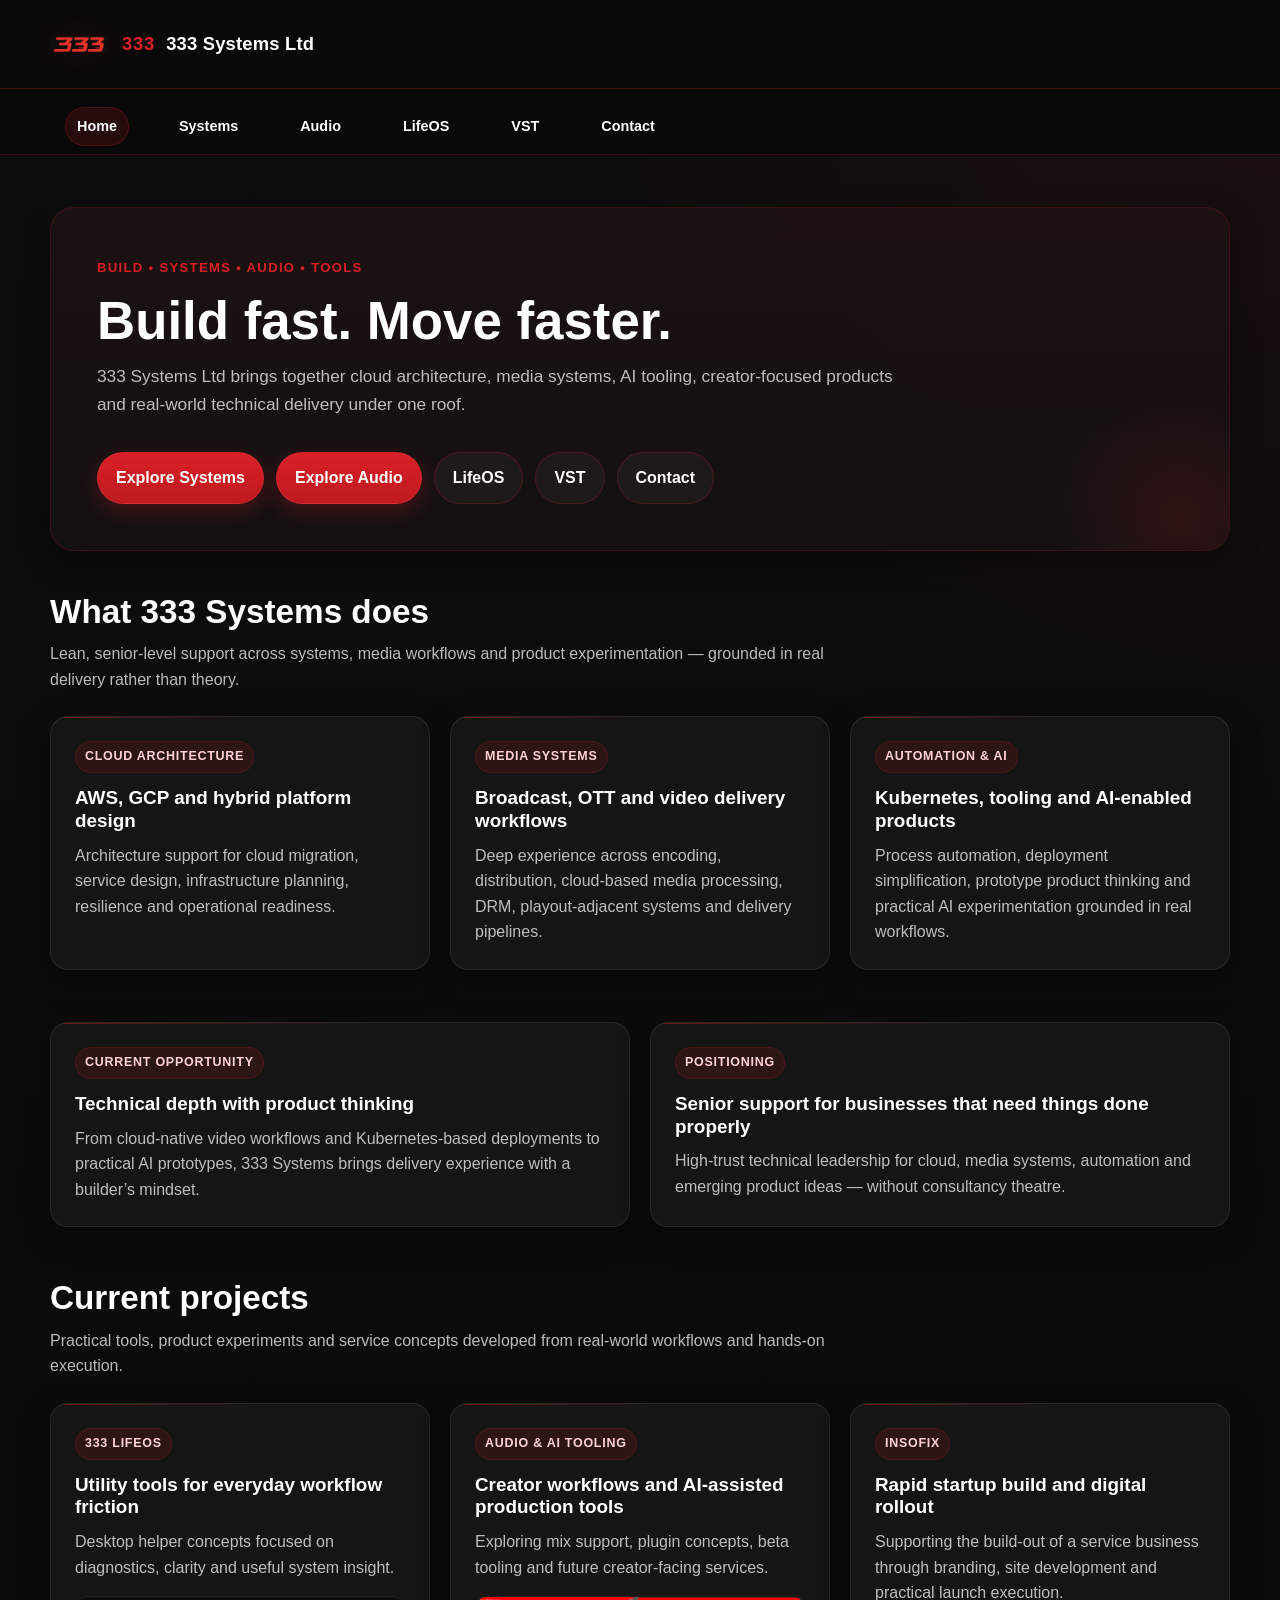
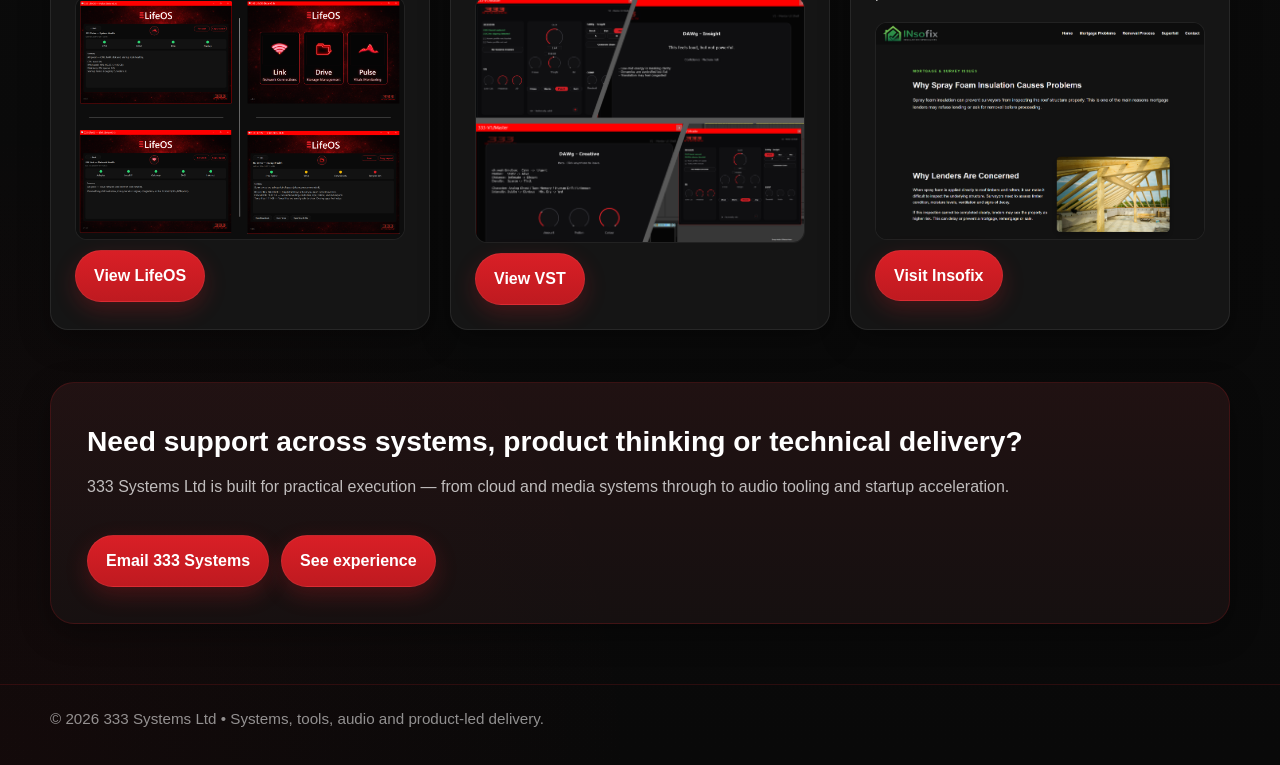
==== commit 5cf92a38: "Enhance brand text with monospace styling Updated brand text to include a monospace span for emphasi" ====
--- a/index.html
+++ b/index.html
@@ -12,14 +12,13 @@
   <div class="wrap topbar-inner">
     <div class="brand">
       <img src="images/333-logo.png" class="brand-mark" alt="333 Systems logo">
-      <div class="brand-text">333 Systems Ltd</div>
+      <div class="brand-text"><span class="mono">333</span> 333 Systems Ltd</div>
     </div>
   </div>
 </header>
 
 <div class="subnav-bar">
-  <div class="wrap subnav-inner">
-    <div class="crumbs"><span class="mono">333</span> home:// <strong>333 Systems Ltd</strong></div>
+  <div class="wrap subnav-inner nav-only">
     <nav class="subnav">
       <a href="index.html" class="active">Home</a>
       <a href="systems.html">Systems</a>
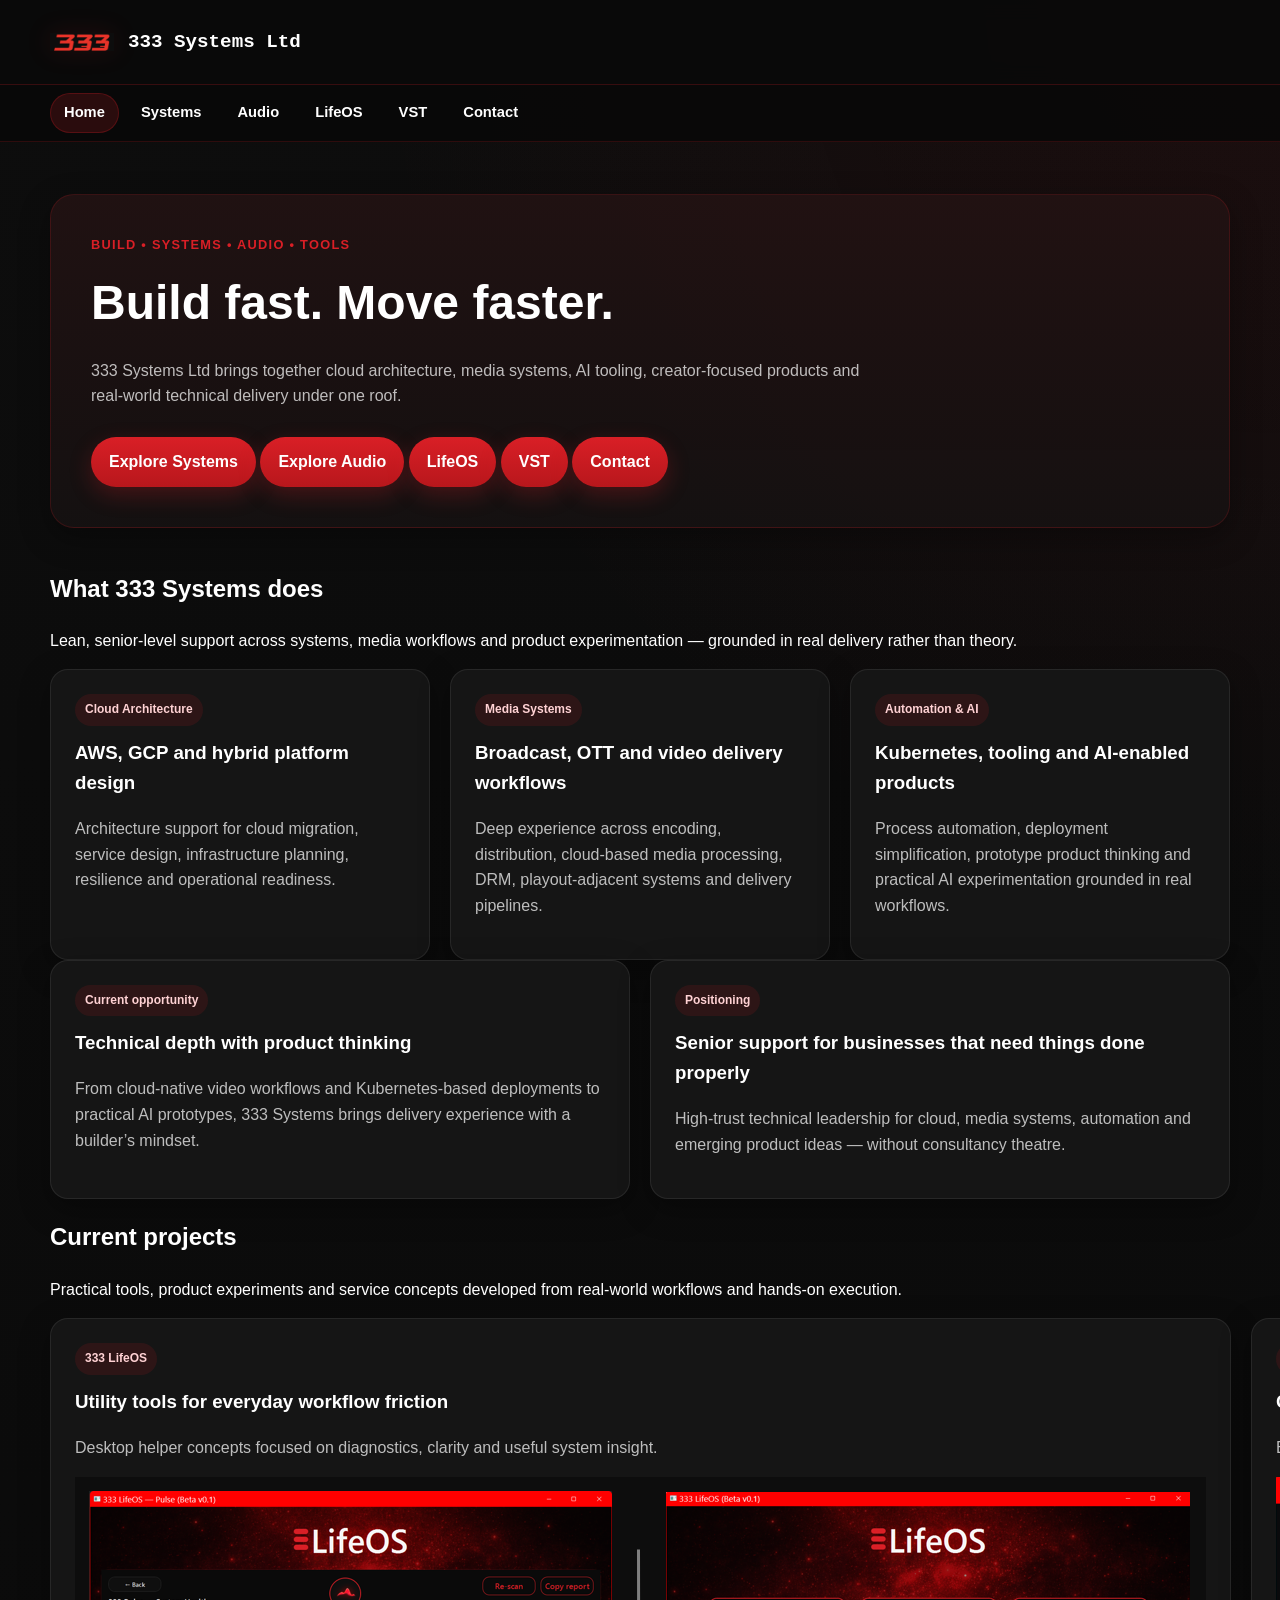
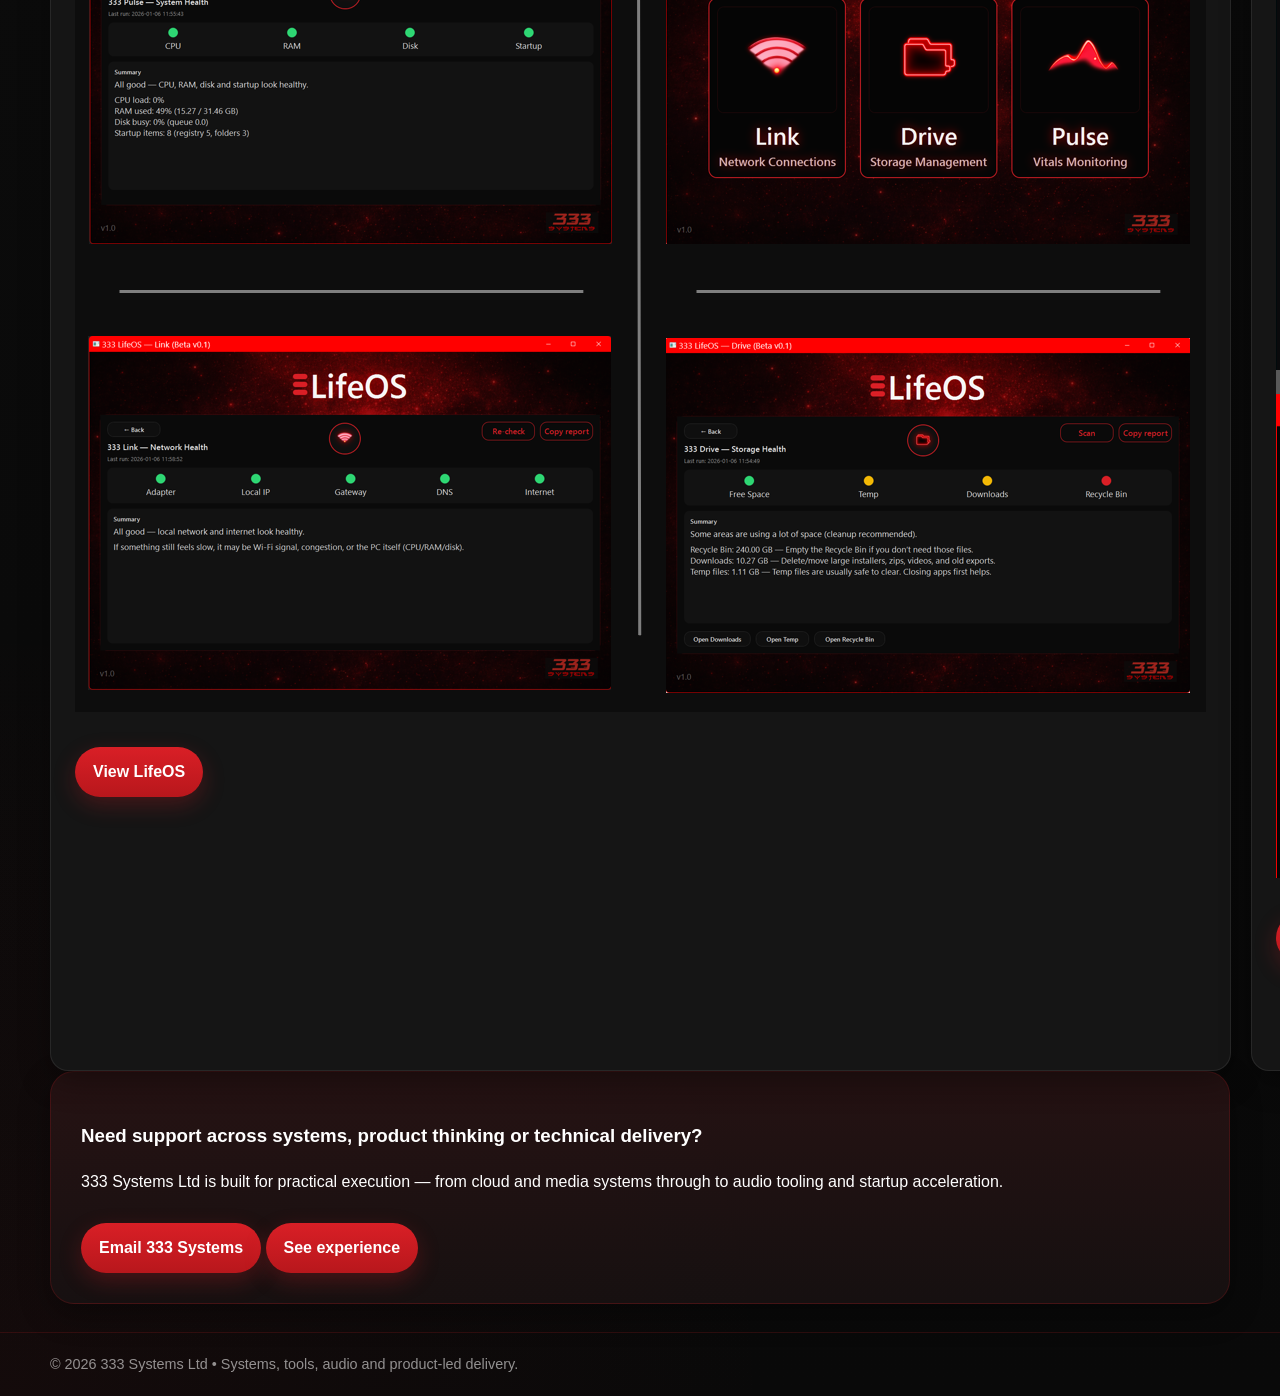
==== commit e687dd72: "Update brand text in header Removed the mono class from the brand text." ====
--- a/index.html
+++ b/index.html
@@ -12,7 +12,7 @@
   <div class="wrap topbar-inner">
     <div class="brand">
       <img src="images/333-logo.png" class="brand-mark" alt="333 Systems logo">
-      <div class="brand-text"><span class="mono">333</span> 333 Systems Ltd</div>
+      <div class="brand-text">333 Systems Ltd</div>
     </div>
   </div>
 </header>
--- a/style.css
+++ b/style.css
@@ -36,7 +36,7 @@
     line-height: 1.6;
 }
 
-/* Shared layout */
+/* Layout */
 .wrap,
 .container {
     width: min(var(--max-width), calc(100% - 40px));
@@ -47,502 +47,223 @@
     padding: 40px 0 64px;
 }
 
-main {
-    display: block;
-}
-
-section {
-    position: relative;
-}
-
-.section {
-    padding: 20px 0 32px;
-}
-
-.section-title {
-    margin: 0 0 10px;
-    font-size: clamp(1.65rem, 2.6vw, 2.2rem);
-    line-height: 1.15;
-    color: var(--text);
-}
-
-.section-intro {
-    margin: 0 0 24px;
-    max-width: 820px;
-    color: var(--muted);
-    font-size: 1rem;
-}
-
-/* Legacy header support */
-header {
-    background: rgba(10, 10, 10, 0.92);
-    padding: 20px;
-    text-align: center;
-    border-bottom: 1px solid rgba(217, 31, 38, 0.28);
-    backdrop-filter: blur(8px);
-}
-
-header h1 {
-    margin: 0;
-    color: var(--red);
-}
-
-nav {
-    margin-top: 10px;
-}
-
-nav a {
-    color: #ffffff;
-    margin: 0 15px;
-    text-decoration: none;
-    font-weight: bold;
-}
-
-nav a:hover {
-    color: var(--red);
-}
-
-/* Top header */
+/* ================= HEADER ================= */
+
 .topbar {
     position: sticky;
     top: 0;
     z-index: 1000;
     background: rgba(10, 10, 10, 0.96);
-    border-bottom: 1px solid rgba(217, 31, 38, 0.28);
+    border-bottom: 1px solid rgba(217, 31, 38, 0.22);
     backdrop-filter: blur(10px);
-    padding: 0;
-    text-align: left;
-}
-
-.topbar.brand-only .topbar-inner {
-    justify-content: flex-start;
 }
 
 .topbar-inner {
-    min-height: 88px;
+    min-height: 74px;
     display: flex;
     align-items: center;
-    justify-content: space-between;
-    gap: 24px;
-    padding: 14px 0;
+    padding: 10px 0;
 }
 
 .brand {
     display: flex;
     align-items: center;
     gap: 14px;
-    min-width: 0;
 }
 
 .brand-mark {
-    width: 58px;
-    height: 58px;
+    width: 64px;
+    height: 64px;
     object-fit: contain;
-    display: block;
     filter: drop-shadow(0 0 12px rgba(217, 31, 38, 0.12));
 }
 
 .brand-text {
-    font-size: 1.15rem;
-    font-weight: 800;
-    letter-spacing: 0.01em;
-    white-space: nowrap;
+    font-size: 1.2rem;
+    font-weight: 700;
+    font-family: Consolas, "Courier New", monospace;
 }
 
 .mono {
     color: var(--red);
-    margin-right: 6px;
-    font-weight: 700;
-    letter-spacing: 0.04em;
-}
-
-/* Original nav (kept for compatibility on other pages if needed) */
-.nav {
+    font-family: Consolas, "Courier New", monospace;
+}
+
+/* ================= SUB NAV ================= */
+
+.subnav-bar {
+    border-bottom: 1px solid rgba(217, 31, 38, 0.18);
+    background: rgba(8, 8, 8, 0.9);
+}
+
+.subnav-inner {
+    min-height: 54px;
     display: flex;
     align-items: center;
-    flex-wrap: wrap;
-    gap: 6px 8px;
-    margin-top: 0;
-}
-
-.nav a {
-    margin: 0;
-    color: var(--text);
-    text-decoration: none;
-    font-weight: 700;
-    font-size: 0.96rem;
-    padding: 10px 12px;
-    border-radius: 999px;
-    transition: all 0.18s ease;
-}
-
-.nav a:hover,
-.nav a.active {
-    color: var(--text);
-    background: rgba(217, 31, 38, 0.14);
-    box-shadow: inset 0 0 0 1px rgba(217, 31, 38, 0.2);
-}
-
-/* Secondary nav / breadcrumb bar */
-.subnav-bar {
-    border-bottom: 1px solid rgba(217, 31, 38, 0.22);
-    background: rgba(8, 8, 8, 0.88);
-}
-
-.subnav-inner {
-    min-height: 52px;
-    display: flex;
-    align-items: center;
-    justify-content: space-between;
-    gap: 18px;
     padding: 8px 0;
 }
 
-.crumbs {
-    color: var(--muted);
-    font-size: 0.88rem;
-    white-space: nowrap;
-}
-
-.crumbs strong {
-    color: var(--text);
-    font-weight: 700;
-}
-
 .subnav {
     display: flex;
-    align-items: center;
-    flex-wrap: wrap;
-    gap: 6px 8px;
+    gap: 8px;
 }
 
 .subnav a {
     color: var(--text);
     text-decoration: none;
     font-weight: 700;
-    font-size: 0.9rem;
-    padding: 8px 12px;
+    font-size: 0.92rem;
+    padding: 8px 14px;
     border-radius: 999px;
-    transition: all 0.18s ease;
-}
-
+    transition: all 0.2s ease;
+}
+
+/* 🔥 pill active state */
 .subnav a:hover,
 .subnav a.active {
-    color: var(--text);
-    background: rgba(217, 31, 38, 0.14);
-    box-shadow: inset 0 0 0 1px rgba(217, 31, 38, 0.2);
-}
-
-/* Hero */
+    background: rgba(217, 31, 38, 0.16);
+    box-shadow: inset 0 0 0 1px rgba(217, 31, 38, 0.25);
+}
+
+/* ================= HERO ================= */
+
 .hero {
     padding: 52px 0 22px;
 }
 
 .hero-panel {
     background:
-        linear-gradient(180deg, rgba(217, 31, 38, 0.06), rgba(217, 31, 38, 0.02)),
+        linear-gradient(180deg, rgba(217, 31, 38, 0.08), rgba(217, 31, 38, 0.02)),
         var(--panel);
     border: 1px solid var(--border);
     border-radius: 24px;
-    padding: clamp(28px, 4vw, 46px);
+    padding: 40px;
     box-shadow: var(--shadow);
-    position: relative;
-    overflow: hidden;
-}
-
-.hero-panel::after {
-    content: "";
-    position: absolute;
-    inset: auto -80px -100px auto;
-    width: 260px;
-    height: 260px;
-    background: radial-gradient(circle, rgba(217, 31, 38, 0.12), transparent 68%);
-    pointer-events: none;
 }
 
 .eyebrow {
-    display: inline-block;
-    margin-bottom: 14px;
     color: var(--red);
-    font-size: 0.82rem;
+    font-size: 0.8rem;
     font-weight: 700;
     letter-spacing: 0.1em;
     text-transform: uppercase;
-}
-
-.hero h1,
-.hero-panel h1 {
+    margin-bottom: 10px;
+}
+
+.hero h1 {
+    font-size: 3rem;
     margin: 0 0 14px;
-    font-size: clamp(2rem, 4.2vw, 3.3rem);
-    line-height: 1.08;
-    max-width: 900px;
-}
-
-.hero p,
-.hero-panel p {
-    margin: 0;
-    max-width: 820px;
+}
+
+.hero p {
     color: var(--muted);
-    font-size: clamp(1rem, 1.6vw, 1.08rem);
-}
-
-.hero-actions {
-    display: flex;
-    flex-wrap: wrap;
-    gap: 12px;
-    margin-top: 24px;
-}
-
-/* Grid system */
+    max-width: 800px;
+}
+
+/* ================= BUTTONS ================= */
+
+.button {
+    display: inline-block;
+    padding: 12px 18px;
+    background: linear-gradient(180deg, var(--red), var(--red-dark));
+    color: #fff;
+    text-decoration: none;
+    border-radius: 999px;
+    margin-top: 12px;
+    font-weight: bold;
+    box-shadow: 0 8px 22px rgba(217, 31, 38, 0.25);
+}
+
+.button:hover {
+    transform: translateY(-1px);
+}
+
+/* ================= GRID ================= */
+
 .grid {
     display: grid;
     gap: 20px;
 }
 
 .grid-2 {
-    grid-template-columns: repeat(2, minmax(0, 1fr));
+    grid-template-columns: repeat(2, 1fr);
 }
 
 .grid-3 {
-    grid-template-columns: repeat(3, minmax(0, 1fr));
-}
-
-/* Cards */
+    grid-template-columns: repeat(3, 1fr);
+}
+
+/* ================= CARDS ================= */
+
 .card {
     background: var(--panel-strong);
     padding: 24px;
-    margin-bottom: 20px;
     border-radius: var(--radius);
     border: 1px solid var(--border-soft);
     box-shadow: var(--shadow);
-    position: relative;
-    overflow: hidden;
-}
-
-.grid .card {
-    margin-bottom: 0;
-}
-
-.card::before {
-    content: "";
-    position: absolute;
-    inset: 0 0 auto 0;
-    height: 1px;
-    background: linear-gradient(90deg, rgba(217, 31, 38, 0.45), transparent 55%);
-}
-
-.card h2,
+}
+
 .card h3 {
     margin-top: 0;
-    line-height: 1.2;
-}
-
-.card h2 {
-    margin-bottom: 10px;
-    font-size: 1.5rem;
-}
-
-.card h3 {
-    margin-bottom: 10px;
-    font-size: 1.18rem;
 }
 
 .card p {
-    margin: 0;
     color: var(--muted);
 }
 
-.card p + p {
-    margin-top: 12px;
-}
-
-.card img {
-    display: block;
-    width: 100%;
-    height: auto;
-    margin-top: 16px;
-    border-radius: 12px;
-    border: 1px solid rgba(255, 255, 255, 0.08);
-    background: #0f0f0f;
-}
-
-/* Pills */
 .pill {
-    display: inline-flex;
-    align-items: center;
+    display: inline-block;
     padding: 6px 10px;
-    margin-bottom: 14px;
+    margin-bottom: 12px;
     border-radius: 999px;
     background: rgba(217, 31, 38, 0.12);
+    font-size: 0.75rem;
+    font-weight: bold;
     color: #ffd2d4;
-    font-size: 0.78rem;
-    font-weight: 700;
-    letter-spacing: 0.06em;
-    text-transform: uppercase;
-    box-shadow: inset 0 0 0 1px rgba(217, 31, 38, 0.16);
-}
-
-/* Buttons */
-.button {
-    display: inline-flex;
-    align-items: center;
-    justify-content: center;
-    padding: 12px 18px;
-    background: linear-gradient(180deg, var(--red), #bf1a20);
-    color: #fff;
-    text-decoration: none;
-    border-radius: 999px;
-    margin-top: 10px;
-    font-weight: 700;
-    border: 1px solid rgba(255, 255, 255, 0.06);
-    box-shadow: 0 8px 22px rgba(217, 31, 38, 0.24);
-    transition: transform 0.16s ease, box-shadow 0.16s ease, background 0.16s ease;
-}
-
-.button:hover {
-    background: linear-gradient(180deg, #e3252d, var(--red-dark));
-    transform: translateY(-1px);
-    box-shadow: 0 10px 28px rgba(217, 31, 38, 0.3);
-}
-
-.button-secondary {
-    background: rgba(255, 255, 255, 0.04);
-    border: 1px solid rgba(217, 31, 38, 0.22);
-    box-shadow: none;
-}
-
-.button-secondary:hover {
-    background: rgba(217, 31, 38, 0.12);
-    box-shadow: inset 0 0 0 1px rgba(217, 31, 38, 0.16);
-    transform: translateY(-1px);
-}
-
-/* CTA */
+}
+
+/* ================= CTA ================= */
+
 .cta {
     background:
-        linear-gradient(180deg, rgba(217, 31, 38, 0.08), rgba(217, 31, 38, 0.03)),
+        linear-gradient(180deg, rgba(217, 31, 38, 0.1), rgba(217, 31, 38, 0.03)),
         rgba(18, 18, 18, 0.9);
     border: 1px solid var(--border);
     border-radius: 24px;
-    padding: clamp(24px, 3.2vw, 36px);
+    padding: 30px;
     box-shadow: var(--shadow);
 }
 
-.cta h3 {
-    margin: 0 0 10px;
-    font-size: clamp(1.4rem, 2.2vw, 2rem);
-}
-
-.cta p {
-    margin: 0;
-    color: var(--muted);
-}
-
-.cta .hero-actions,
-.cta .button {
-    margin-top: 18px;
-}
-
-/* Lists */
-ul,
-ol {
-    padding-left: 20px;
-    color: var(--muted);
-}
-
-li + li {
-    margin-top: 8px;
-}
-
-.list {
-    margin: 10px 0 0;
-    padding-left: 20px;
-    color: var(--muted);
-}
-
-/* Footer */
+/* ================= FOOTER ================= */
+
 footer {
     border-top: 1px solid rgba(217, 31, 38, 0.16);
     margin-top: 28px;
-    padding: 22px 0 34px;
+    padding: 20px 0;
     color: var(--muted-soft);
-    font-size: 0.95rem;
-}
-
-footer .wrap {
-    width: min(var(--max-width), calc(100% - 40px));
-    margin: 0 auto;
-}
-
-/* Utility tweaks */
-.container .card h2:first-child,
-.container .card h3:first-child {
-    margin-top: 0;
-}
-
-a {
-    color: inherit;
-}
-
-strong {
-    color: var(--text);
-}
-
-/* Responsive */
+    font-size: 0.9rem;
+}
+
+/* ================= RESPONSIVE ================= */
+
 @media (max-width: 980px) {
-    .topbar-inner,
-    .subnav-inner {
-        flex-direction: column;
-        align-items: flex-start;
-    }
-
-    .nav,
-    .subnav {
-        width: 100%;
-    }
-
-    .crumbs {
-        white-space: normal;
-    }
-
     .grid-2,
     .grid-3 {
         grid-template-columns: 1fr;
     }
-
-    .hero {
-        padding-top: 34px;
-    }
 }
 
 @media (max-width: 640px) {
-    .wrap,
-    .container,
-    footer .wrap {
-        width: min(var(--max-width), calc(100% - 24px));
-    }
-
-    .hero-panel,
-    .cta,
-    .card {
-        border-radius: 18px;
-    }
-
-    .brand-text {
-        white-space: normal;
-    }
-
-    .nav a,
-    .subnav a {
-        padding: 9px 10px;
-        font-size: 0.92rem;
+    .brand-mark {
+        width: 52px;
+        height: 52px;
     }
 
     .button {
         width: 100%;
     }
 
-    .hero-actions {
-        flex-direction: column;
-    }
-}
+    .subnav {
+        flex-wrap: wrap;
+    }
+}
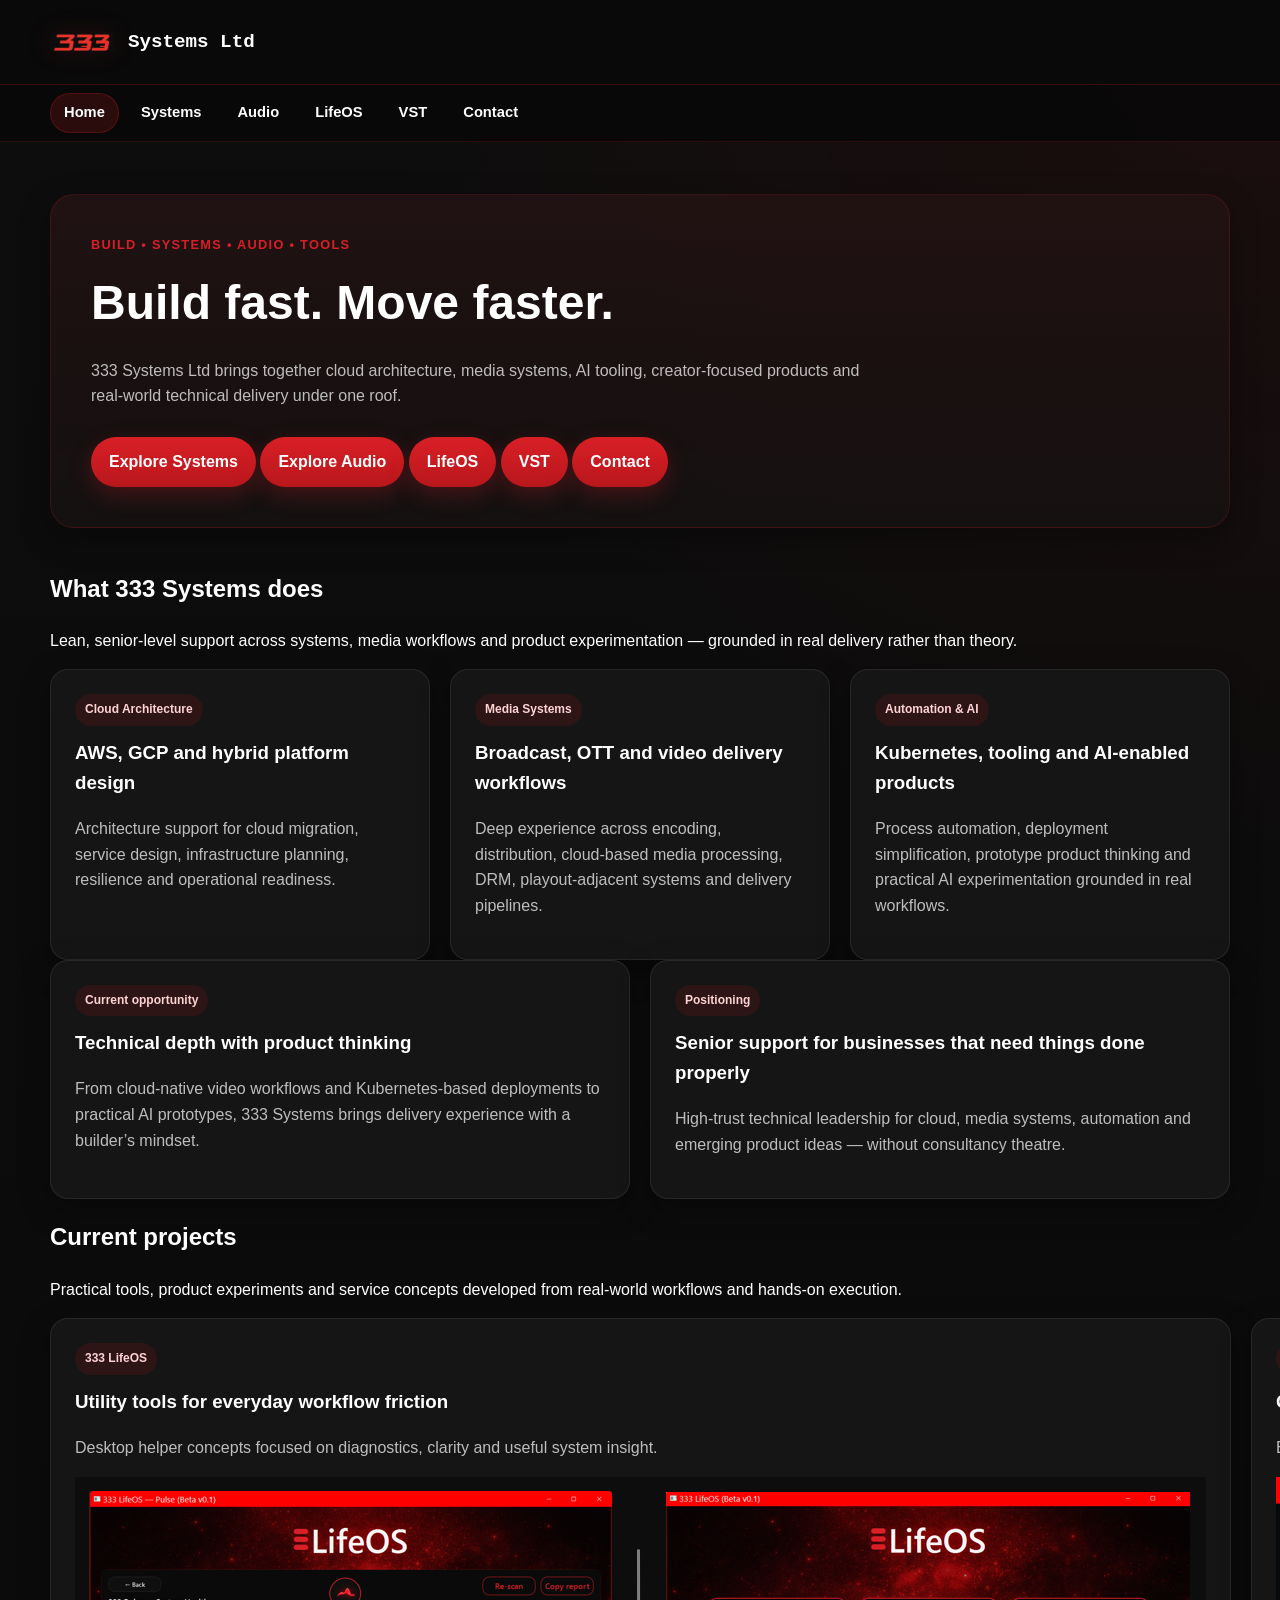
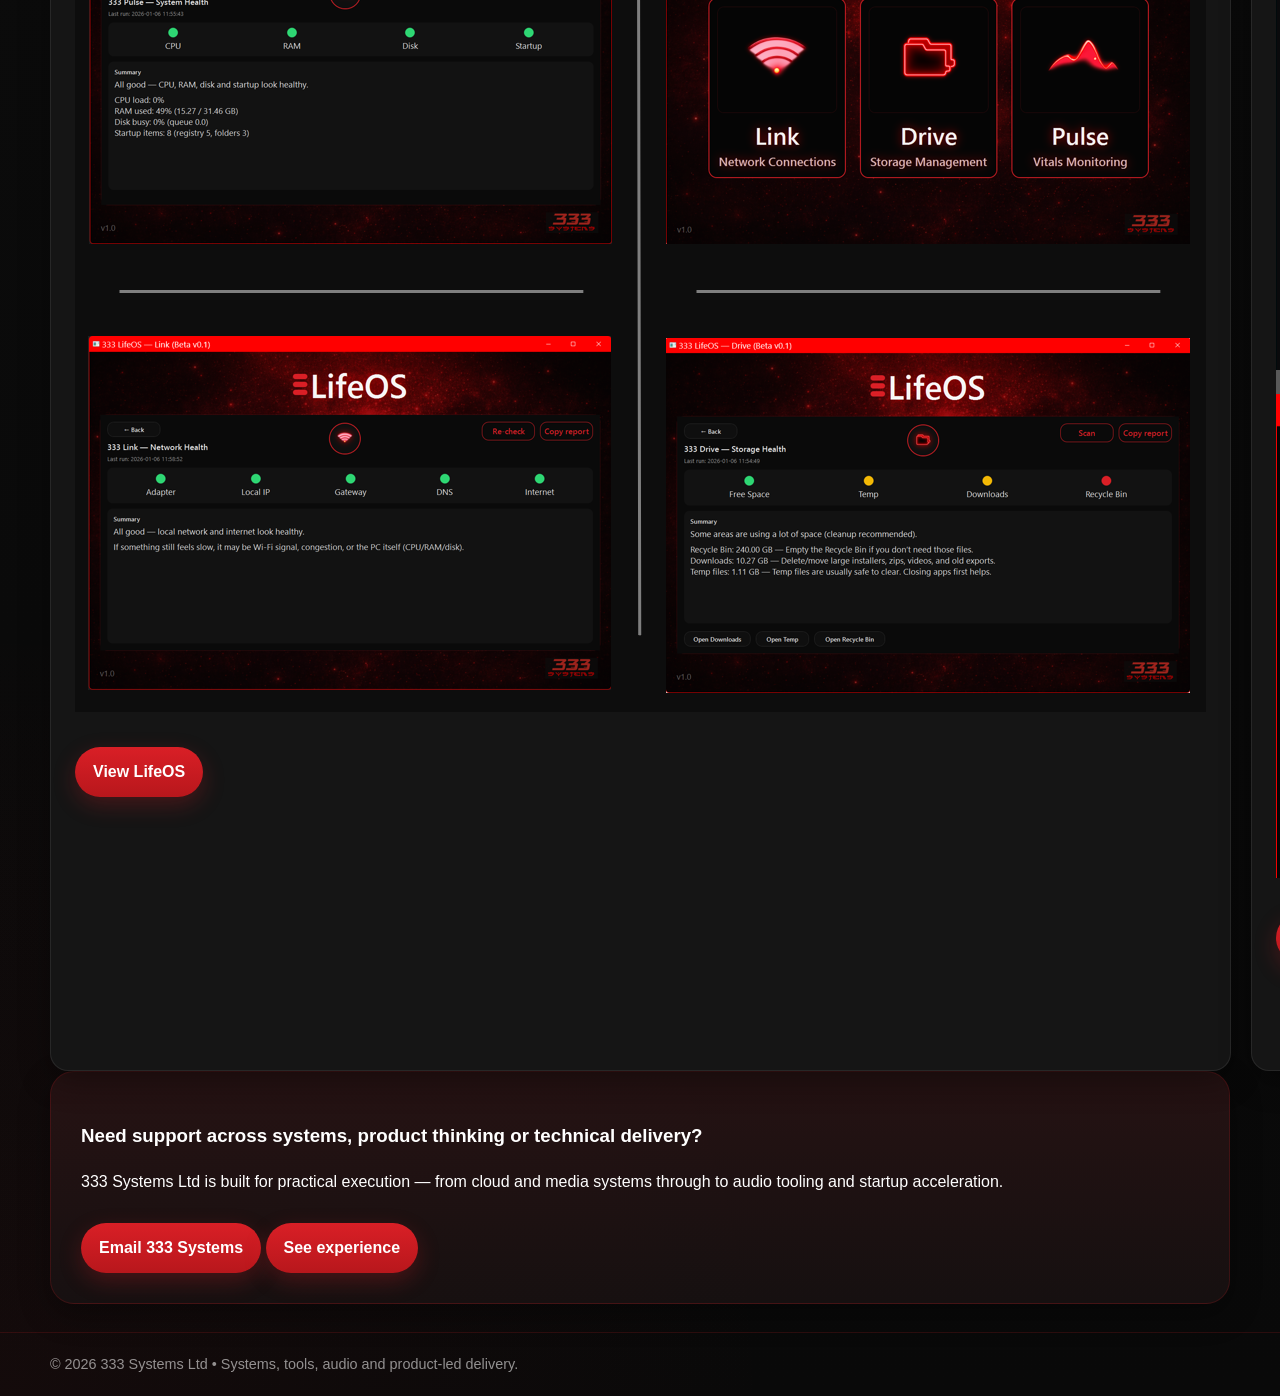
==== commit 96f8c559: "Update brand text in header" ====
--- a/index.html
+++ b/index.html
@@ -12,7 +12,7 @@
   <div class="wrap topbar-inner">
     <div class="brand">
       <img src="images/333-logo.png" class="brand-mark" alt="333 Systems logo">
-      <div class="brand-text">333 Systems Ltd</div>
+      <div class="brand-text">Systems Ltd</div>
     </div>
   </div>
 </header>
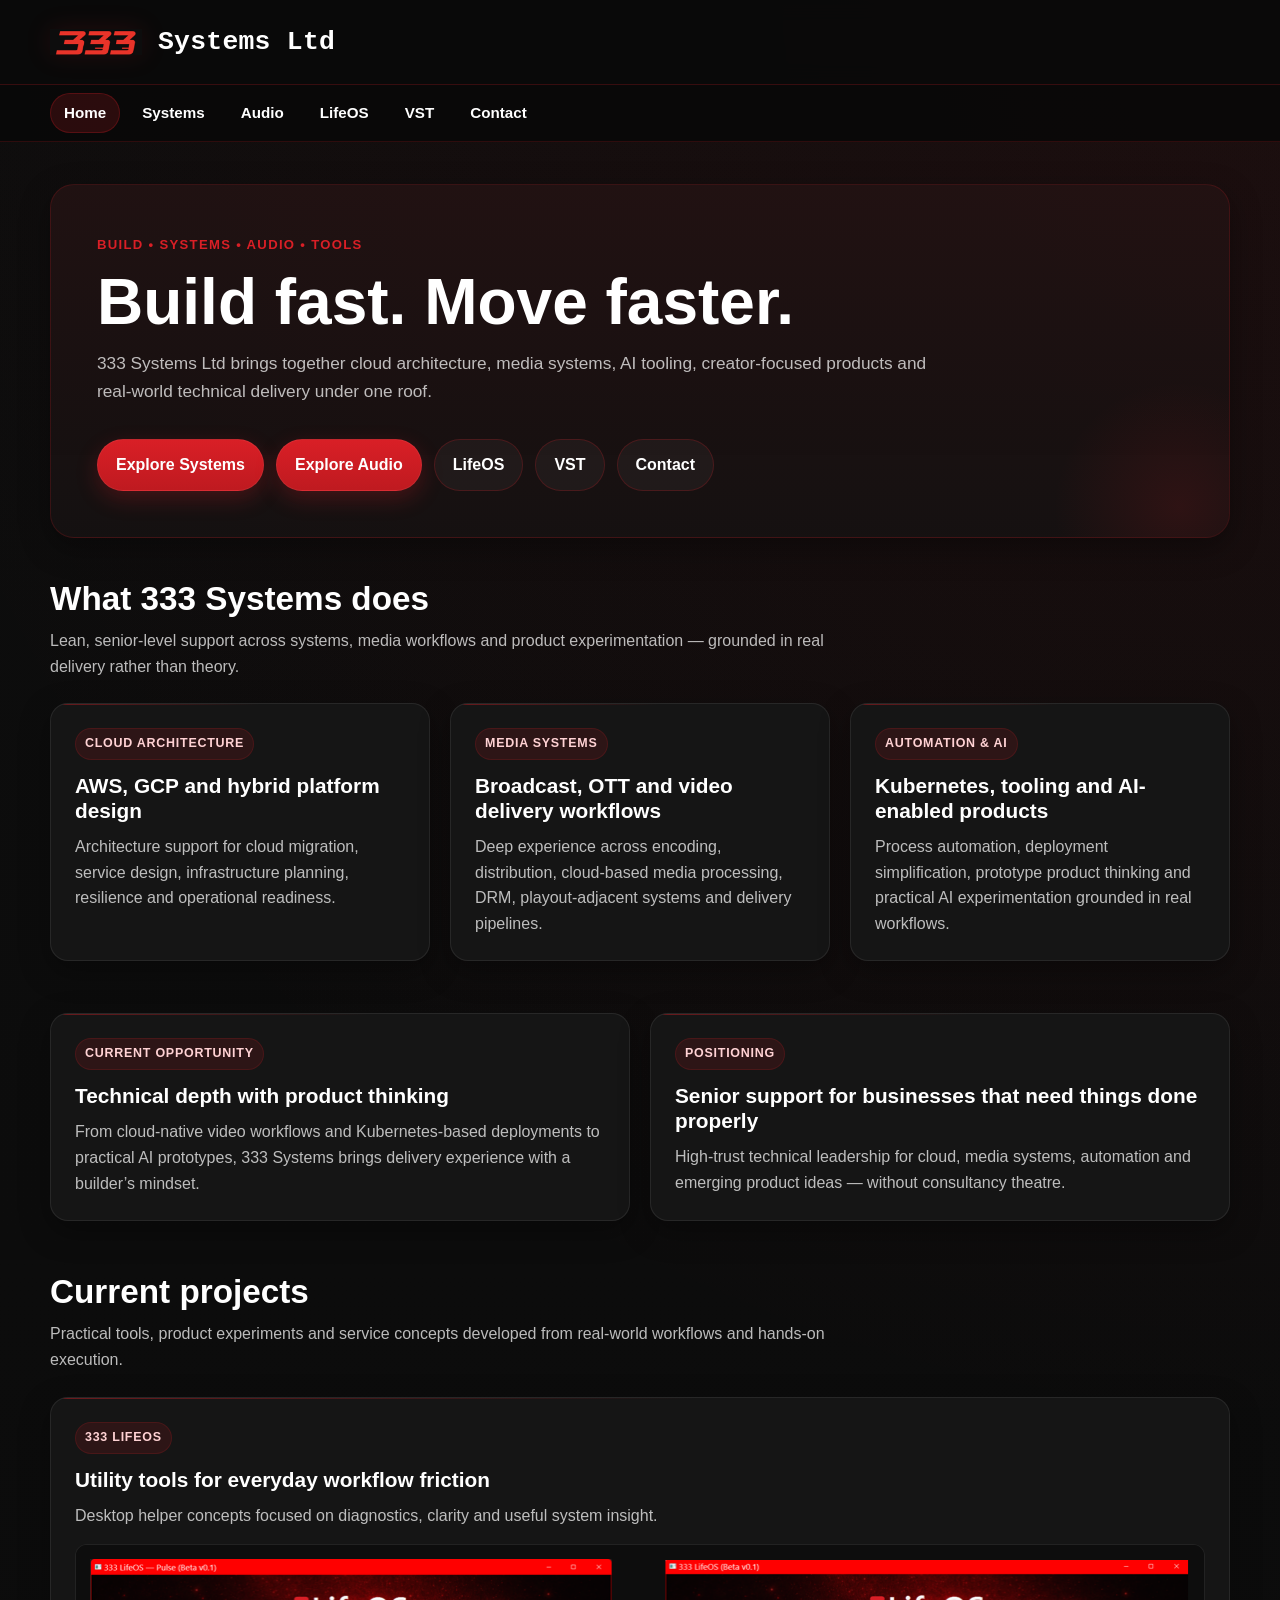
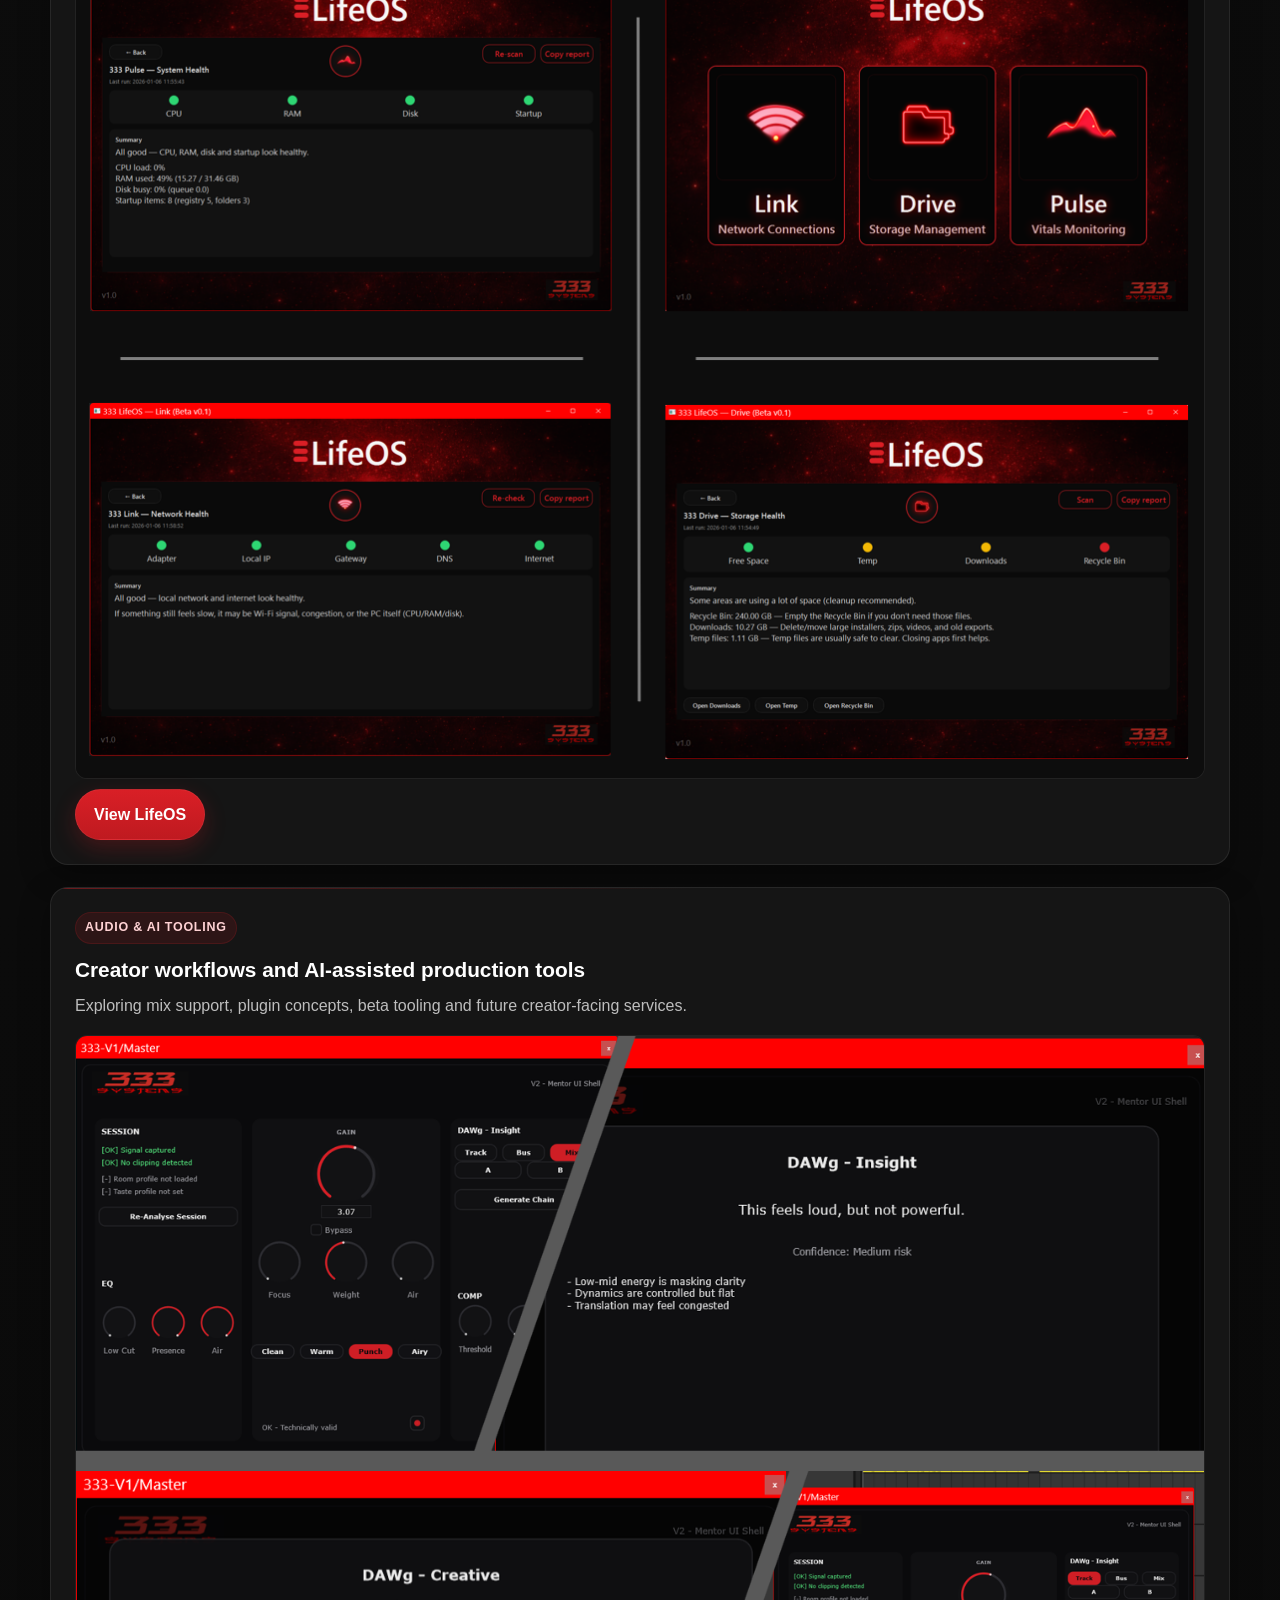
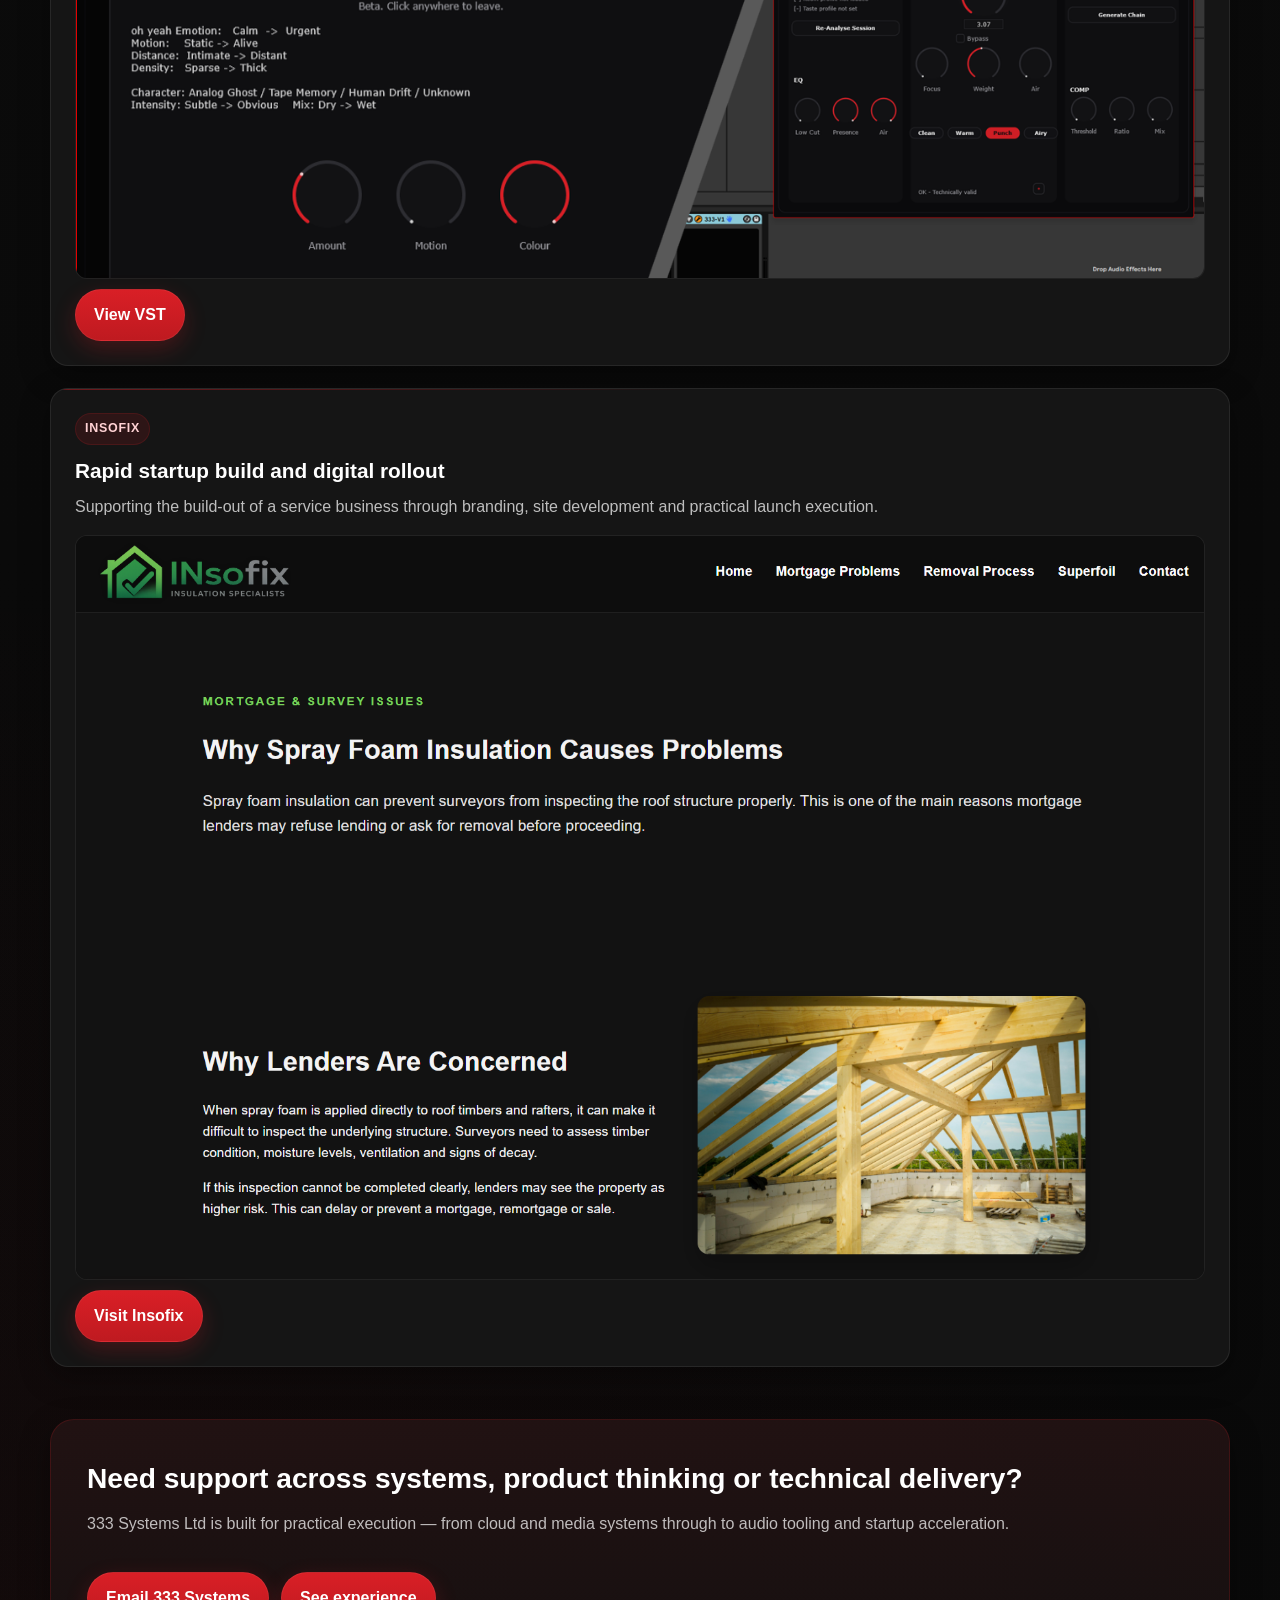
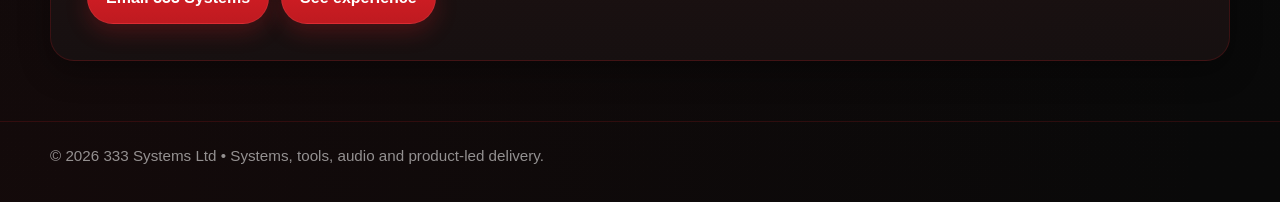
==== commit b5420b31: "Refactor project card layout in index.html" ====
--- a/index.html
+++ b/index.html
@@ -122,7 +122,7 @@
         workflows and hands-on execution.
       </p>
 
-      <div class="grid grid-3">
+      <div class="projects-stack">
         <div class="card">
           <div class="pill">333 LifeOS</div>
           <h3>Utility tools for everyday workflow friction</h3>
--- a/style.css
+++ b/style.css
@@ -47,8 +47,33 @@
     padding: 40px 0 64px;
 }
 
-/* ================= HEADER ================= */
-
+main {
+    display: block;
+}
+
+section {
+    position: relative;
+}
+
+.section {
+    padding: 20px 0 32px;
+}
+
+.section-title {
+    margin: 0 0 10px;
+    font-size: clamp(1.65rem, 2.6vw, 2.2rem);
+    line-height: 1.15;
+    color: var(--text);
+}
+
+.section-intro {
+    margin: 0 0 24px;
+    max-width: 820px;
+    color: var(--muted);
+    font-size: 1rem;
+}
+
+/* Header */
 .topbar {
     position: sticky;
     top: 0;
@@ -59,7 +84,7 @@
 }
 
 .topbar-inner {
-    min-height: 74px;
+    min-height: 84px;
     display: flex;
     align-items: center;
     padding: 10px 0;
@@ -68,20 +93,23 @@
 .brand {
     display: flex;
     align-items: center;
-    gap: 14px;
+    gap: 16px;
 }
 
 .brand-mark {
-    width: 64px;
-    height: 64px;
+    width: 92px;
+    height: auto;
     object-fit: contain;
+    display: block;
     filter: drop-shadow(0 0 12px rgba(217, 31, 38, 0.12));
 }
 
 .brand-text {
-    font-size: 1.2rem;
+    font-size: 1.65rem;
     font-weight: 700;
     font-family: Consolas, "Courier New", monospace;
+    letter-spacing: 0.01em;
+    line-height: 1;
 }
 
 .mono {
@@ -89,8 +117,7 @@
     font-family: Consolas, "Courier New", monospace;
 }
 
-/* ================= SUB NAV ================= */
-
+/* Subnav */
 .subnav-bar {
     border-bottom: 1px solid rgba(217, 31, 38, 0.18);
     background: rgba(8, 8, 8, 0.9);
@@ -106,29 +133,28 @@
 .subnav {
     display: flex;
     gap: 8px;
+    flex-wrap: wrap;
 }
 
 .subnav a {
     color: var(--text);
     text-decoration: none;
     font-weight: 700;
-    font-size: 0.92rem;
+    font-size: 0.95rem;
     padding: 8px 14px;
     border-radius: 999px;
     transition: all 0.2s ease;
 }
 
-/* 🔥 pill active state */
 .subnav a:hover,
 .subnav a.active {
     background: rgba(217, 31, 38, 0.16);
     box-shadow: inset 0 0 0 1px rgba(217, 31, 38, 0.25);
 }
 
-/* ================= HERO ================= */
-
+/* Hero */
 .hero {
-    padding: 52px 0 22px;
+    padding: 42px 0 22px;
 }
 
 .hero-panel {
@@ -137,133 +163,312 @@
         var(--panel);
     border: 1px solid var(--border);
     border-radius: 24px;
-    padding: 40px;
+    padding: clamp(28px, 4vw, 46px);
     box-shadow: var(--shadow);
+    position: relative;
+    overflow: hidden;
+}
+
+.hero-panel::after {
+    content: "";
+    position: absolute;
+    inset: auto -80px -100px auto;
+    width: 260px;
+    height: 260px;
+    background: radial-gradient(circle, rgba(217, 31, 38, 0.12), transparent 68%);
+    pointer-events: none;
 }
 
 .eyebrow {
+    display: inline-block;
+    margin-bottom: 14px;
     color: var(--red);
-    font-size: 0.8rem;
+    font-size: 0.82rem;
     font-weight: 700;
     letter-spacing: 0.1em;
     text-transform: uppercase;
+}
+
+.hero h1,
+.hero-panel h1 {
+    margin: 0 0 14px;
+    font-size: clamp(2.7rem, 5vw, 4.25rem);
+    line-height: 1.04;
+    max-width: 900px;
+}
+
+.hero p,
+.hero-panel p {
+    margin: 0;
+    max-width: 860px;
+    color: var(--muted);
+    font-size: clamp(1rem, 1.6vw, 1.08rem);
+}
+
+.hero-actions {
+    display: flex;
+    flex-wrap: wrap;
+    gap: 12px;
+    margin-top: 24px;
+}
+
+/* Grid */
+.grid {
+    display: grid;
+    gap: 20px;
+}
+
+.grid-2 {
+    grid-template-columns: repeat(2, minmax(0, 1fr));
+}
+
+.grid-3 {
+    grid-template-columns: repeat(3, minmax(0, 1fr));
+}
+
+/* Special project stack */
+.projects-stack {
+    display: grid;
+    grid-template-columns: 1fr;
+    gap: 22px;
+}
+
+.projects-stack .card {
+    margin-bottom: 0;
+}
+
+/* Cards */
+.card {
+    background: var(--panel-strong);
+    padding: 24px;
+    margin-bottom: 20px;
+    border-radius: var(--radius);
+    border: 1px solid var(--border-soft);
+    box-shadow: var(--shadow);
+    position: relative;
+    overflow: hidden;
+}
+
+.grid .card {
+    margin-bottom: 0;
+}
+
+.card::before {
+    content: "";
+    position: absolute;
+    inset: 0 0 auto 0;
+    height: 1px;
+    background: linear-gradient(90deg, rgba(217, 31, 38, 0.45), transparent 55%);
+}
+
+.card h2,
+.card h3 {
+    margin-top: 0;
+    line-height: 1.2;
+}
+
+.card h2 {
     margin-bottom: 10px;
-}
-
-.hero h1 {
-    font-size: 3rem;
-    margin: 0 0 14px;
-}
-
-.hero p {
-    color: var(--muted);
-    max-width: 800px;
-}
-
-/* ================= BUTTONS ================= */
-
+    font-size: 1.5rem;
+}
+
+.card h3 {
+    margin-bottom: 10px;
+    font-size: 1.3rem;
+}
+
+.card p {
+    margin: 0;
+    color: var(--muted);
+}
+
+.card p + p {
+    margin-top: 12px;
+}
+
+.card img {
+    display: block;
+    width: 100%;
+    height: auto;
+    margin-top: 16px;
+    border-radius: 12px;
+    border: 1px solid rgba(255, 255, 255, 0.08);
+    background: #0f0f0f;
+}
+
+/* Pill */
+.pill {
+    display: inline-flex;
+    align-items: center;
+    padding: 6px 10px;
+    margin-bottom: 14px;
+    border-radius: 999px;
+    background: rgba(217, 31, 38, 0.12);
+    color: #ffd2d4;
+    font-size: 0.78rem;
+    font-weight: 700;
+    letter-spacing: 0.06em;
+    text-transform: uppercase;
+    box-shadow: inset 0 0 0 1px rgba(217, 31, 38, 0.16);
+}
+
+/* Buttons */
 .button {
-    display: inline-block;
+    display: inline-flex;
+    align-items: center;
+    justify-content: center;
     padding: 12px 18px;
-    background: linear-gradient(180deg, var(--red), var(--red-dark));
+    background: linear-gradient(180deg, var(--red), #bf1a20);
     color: #fff;
     text-decoration: none;
     border-radius: 999px;
-    margin-top: 12px;
-    font-weight: bold;
-    box-shadow: 0 8px 22px rgba(217, 31, 38, 0.25);
+    margin-top: 10px;
+    font-weight: 700;
+    border: 1px solid rgba(255, 255, 255, 0.06);
+    box-shadow: 0 8px 22px rgba(217, 31, 38, 0.24);
+    transition: transform 0.16s ease, box-shadow 0.16s ease, background 0.16s ease;
 }
 
 .button:hover {
+    background: linear-gradient(180deg, #e3252d, var(--red-dark));
     transform: translateY(-1px);
-}
-
-/* ================= GRID ================= */
-
-.grid {
-    display: grid;
-    gap: 20px;
-}
-
-.grid-2 {
-    grid-template-columns: repeat(2, 1fr);
-}
-
-.grid-3 {
-    grid-template-columns: repeat(3, 1fr);
-}
-
-/* ================= CARDS ================= */
-
-.card {
-    background: var(--panel-strong);
-    padding: 24px;
-    border-radius: var(--radius);
-    border: 1px solid var(--border-soft);
-    box-shadow: var(--shadow);
-}
-
-.card h3 {
-    margin-top: 0;
-}
-
-.card p {
-    color: var(--muted);
-}
-
-.pill {
-    display: inline-block;
-    padding: 6px 10px;
-    margin-bottom: 12px;
-    border-radius: 999px;
+    box-shadow: 0 10px 28px rgba(217, 31, 38, 0.3);
+}
+
+.button-secondary {
+    background: rgba(255, 255, 255, 0.04);
+    border: 1px solid rgba(217, 31, 38, 0.22);
+    box-shadow: none;
+}
+
+.button-secondary:hover {
     background: rgba(217, 31, 38, 0.12);
-    font-size: 0.75rem;
-    font-weight: bold;
-    color: #ffd2d4;
-}
-
-/* ================= CTA ================= */
-
+    box-shadow: inset 0 0 0 1px rgba(217, 31, 38, 0.16);
+    transform: translateY(-1px);
+}
+
+/* CTA */
 .cta {
     background:
-        linear-gradient(180deg, rgba(217, 31, 38, 0.1), rgba(217, 31, 38, 0.03)),
+        linear-gradient(180deg, rgba(217, 31, 38, 0.08), rgba(217, 31, 38, 0.03)),
         rgba(18, 18, 18, 0.9);
     border: 1px solid var(--border);
     border-radius: 24px;
-    padding: 30px;
+    padding: clamp(24px, 3.2vw, 36px);
     box-shadow: var(--shadow);
 }
 
-/* ================= FOOTER ================= */
-
+.cta h3 {
+    margin: 0 0 10px;
+    font-size: clamp(1.4rem, 2.2vw, 2rem);
+}
+
+.cta p {
+    margin: 0;
+    color: var(--muted);
+}
+
+.cta .hero-actions,
+.cta .button {
+    margin-top: 18px;
+}
+
+/* Lists */
+ul,
+ol {
+    padding-left: 20px;
+    color: var(--muted);
+}
+
+li + li {
+    margin-top: 8px;
+}
+
+.list {
+    margin: 10px 0 0;
+    padding-left: 20px;
+    color: var(--muted);
+}
+
+/* Footer */
 footer {
     border-top: 1px solid rgba(217, 31, 38, 0.16);
     margin-top: 28px;
-    padding: 20px 0;
+    padding: 22px 0 34px;
     color: var(--muted-soft);
-    font-size: 0.9rem;
-}
-
-/* ================= RESPONSIVE ================= */
-
+    font-size: 0.95rem;
+}
+
+footer .wrap {
+    width: min(var(--max-width), calc(100% - 40px));
+    margin: 0 auto;
+}
+
+/* Utilities */
+.container .card h2:first-child,
+.container .card h3:first-child {
+    margin-top: 0;
+}
+
+a {
+    color: inherit;
+}
+
+strong {
+    color: var(--text);
+}
+
+/* Responsive */
 @media (max-width: 980px) {
     .grid-2,
     .grid-3 {
         grid-template-columns: 1fr;
     }
+
+    .hero {
+        padding-top: 34px;
+    }
+
+    .brand-mark {
+        width: 78px;
+    }
+
+    .brand-text {
+        font-size: 1.35rem;
+    }
 }
 
 @media (max-width: 640px) {
+    .wrap,
+    .container,
+    footer .wrap {
+        width: min(var(--max-width), calc(100% - 24px));
+    }
+
+    .hero-panel,
+    .cta,
+    .card {
+        border-radius: 18px;
+    }
+
     .brand-mark {
-        width: 52px;
-        height: 52px;
+        width: 64px;
+    }
+
+    .brand-text {
+        font-size: 1.1rem;
+    }
+
+    .subnav a {
+        padding: 9px 10px;
+        font-size: 0.92rem;
     }
 
     .button {
         width: 100%;
     }
 
-    .subnav {
-        flex-wrap: wrap;
-    }
-}
+    .hero-actions {
+        flex-direction: column;
+    }
+}
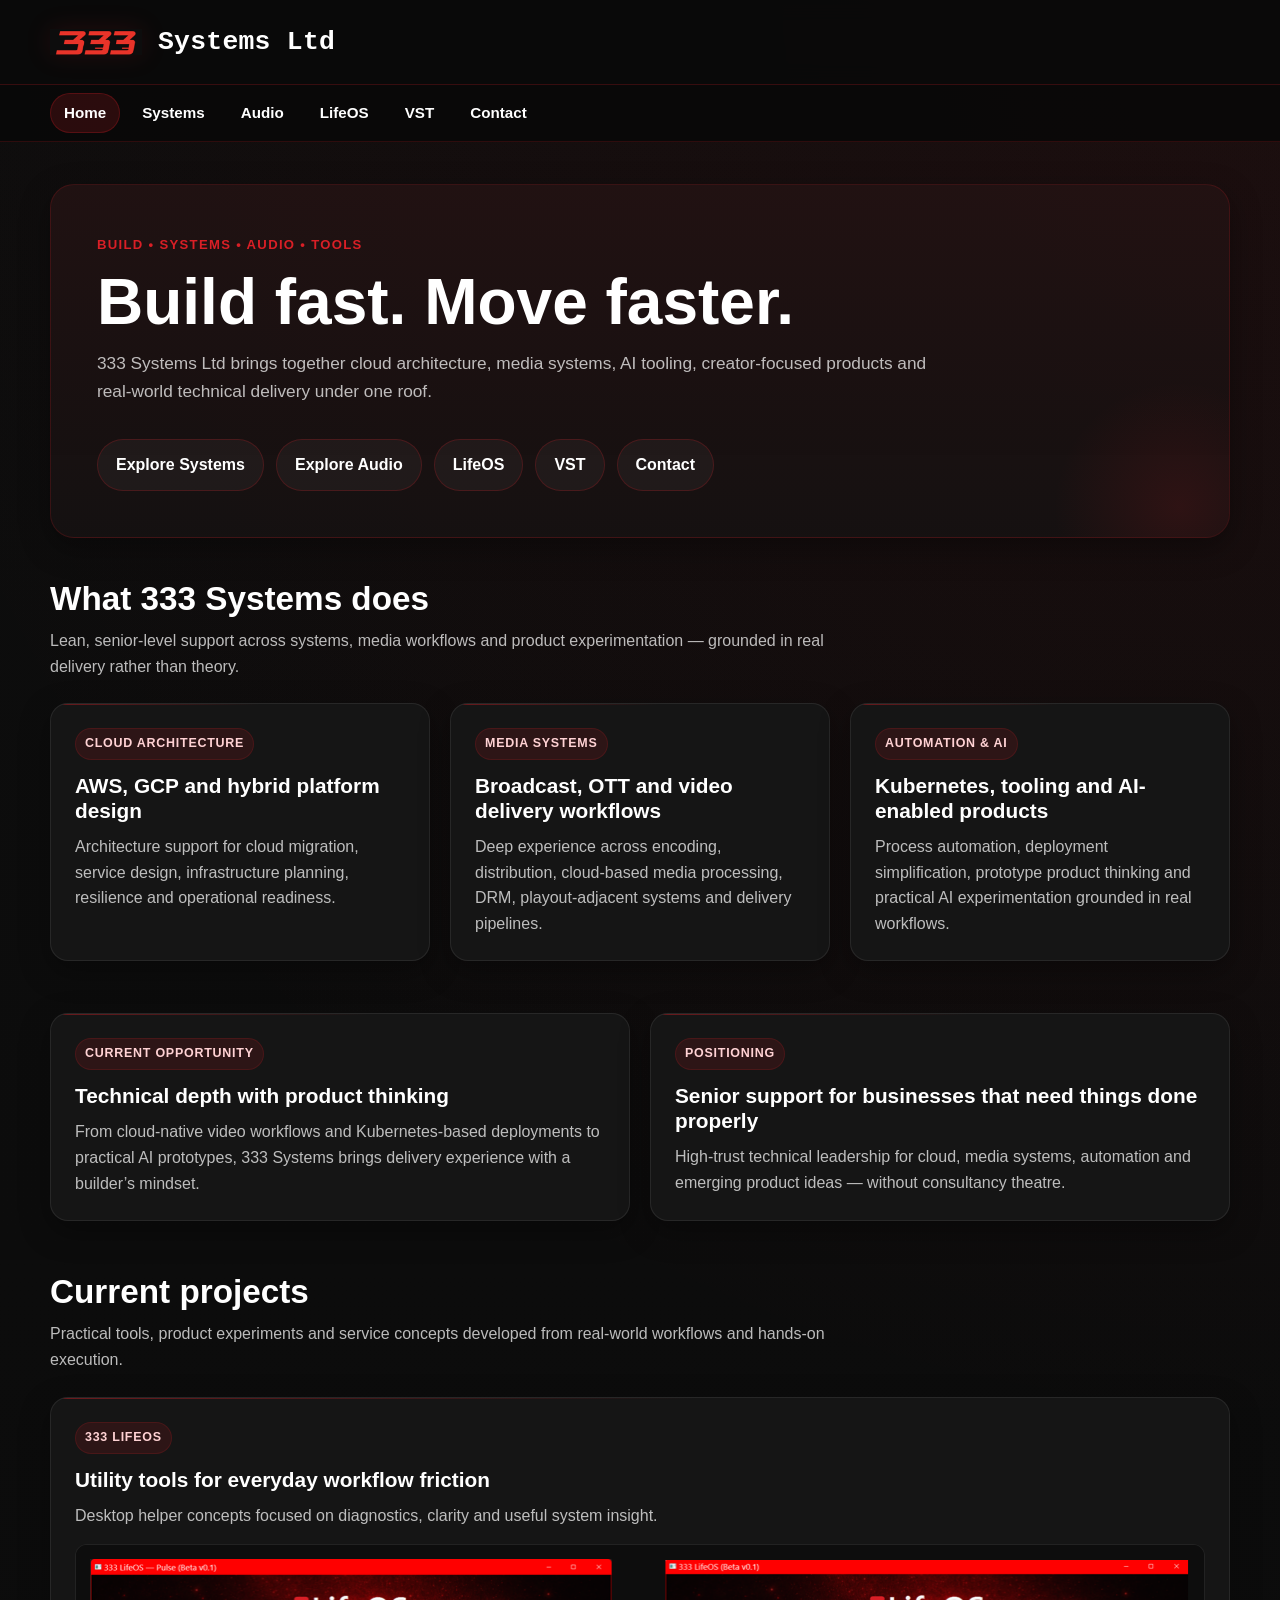
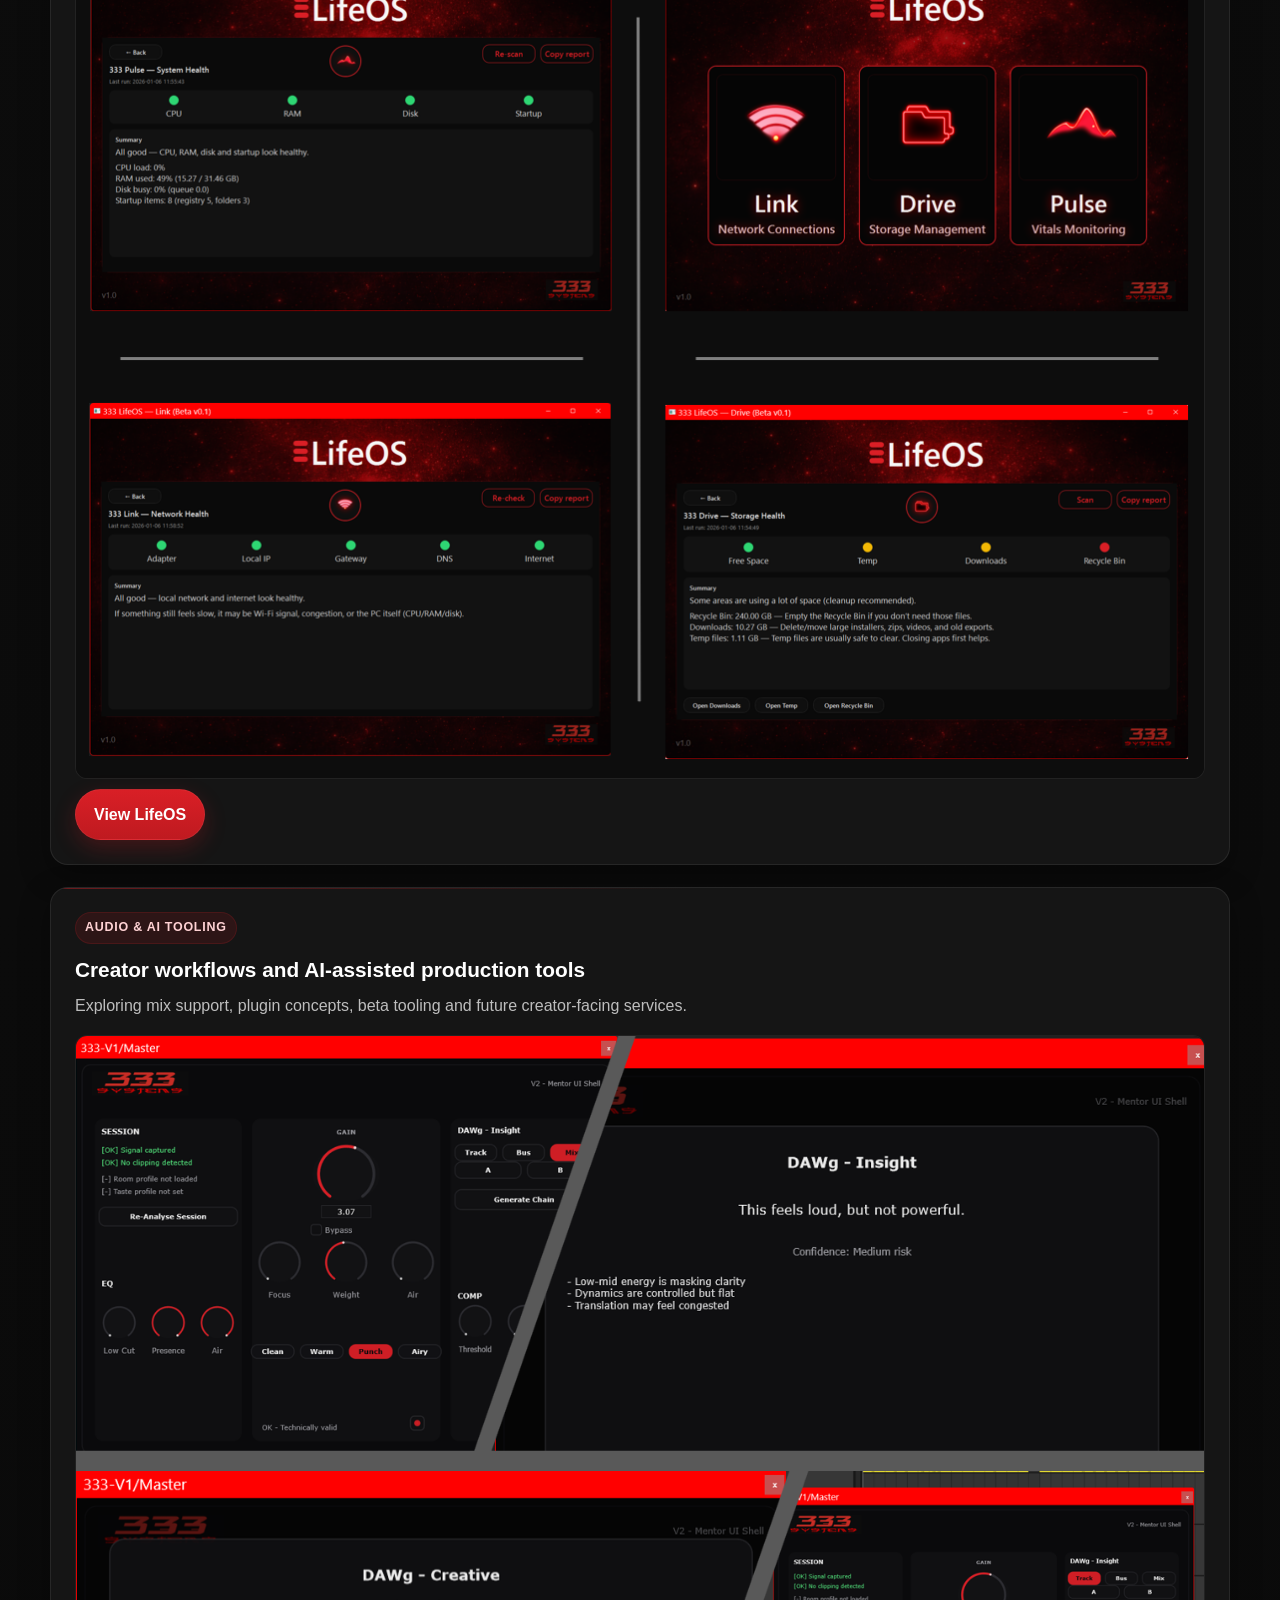
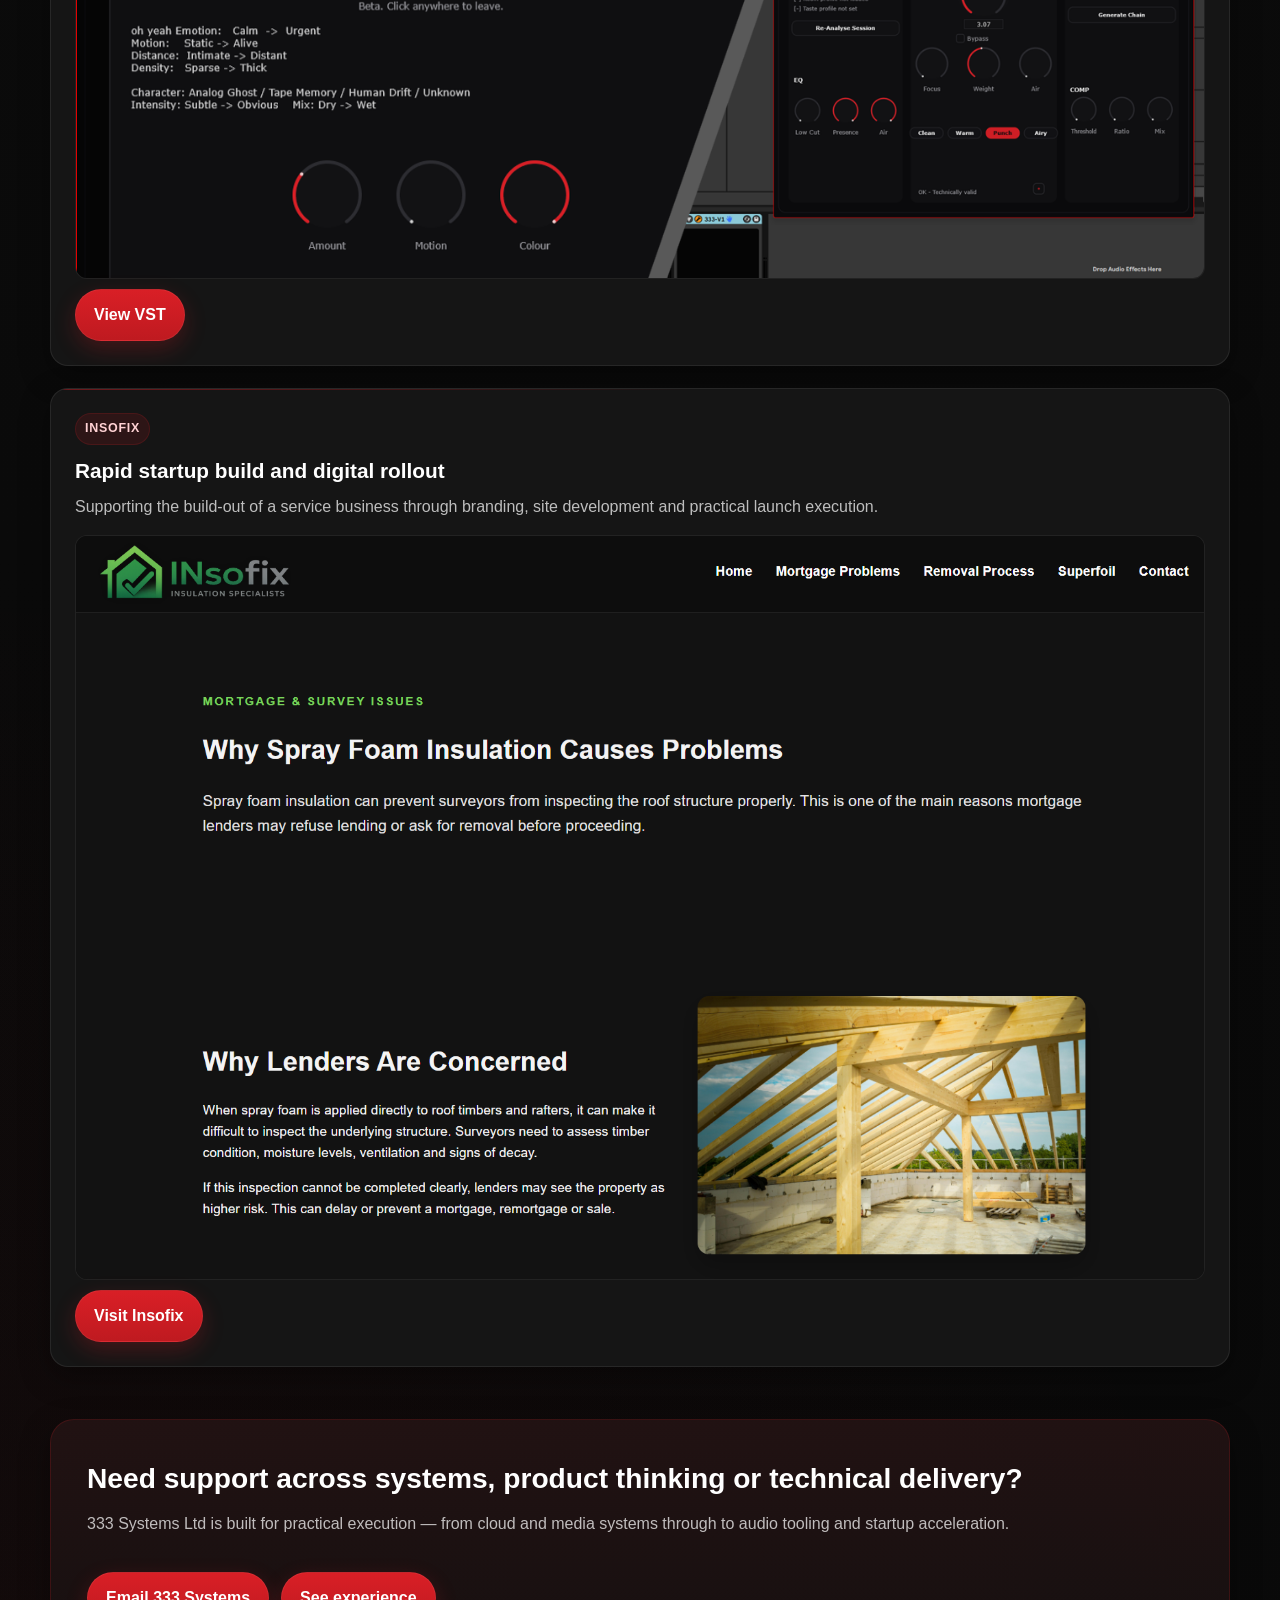
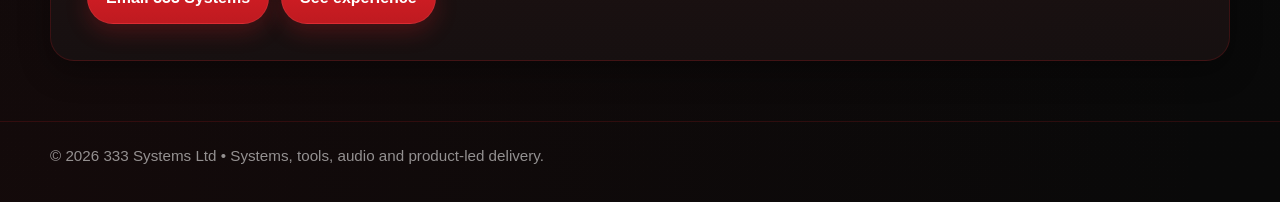
==== commit 6e7101e4: "Update index.html" ====
--- a/index.html
+++ b/index.html
@@ -43,8 +43,8 @@
         </p>
 
         <div class="hero-actions">
-          <a class="button" href="systems.html">Explore Systems</a>
-          <a class="button" href="audio.html">Explore Audio</a>
+          <a class="button button-secondary" href="systems.html">Explore Systems</a>
+          <a class="button button-secondary" href="audio.html">Explore Audio</a>
           <a class="button button-secondary" href="lifeos.html">LifeOS</a>
           <a class="button button-secondary" href="vst.html">VST</a>
           <a class="button button-secondary" href="contact.html">Contact</a>
--- a/style.css
+++ b/style.css
@@ -438,6 +438,19 @@
     }
 }
 
+iframe {
+    border-radius: 12px;
+    filter: brightness(0.92) contrast(1.1);
+}
+
+.loading {
+    font-family: Consolas, monospace;
+    font-size: 0.9rem;
+    opacity: 0.5;
+    margin-top: 12px;
+    letter-spacing: 0.08em;
+}
+
 @media (max-width: 640px) {
     .wrap,
     .container,
